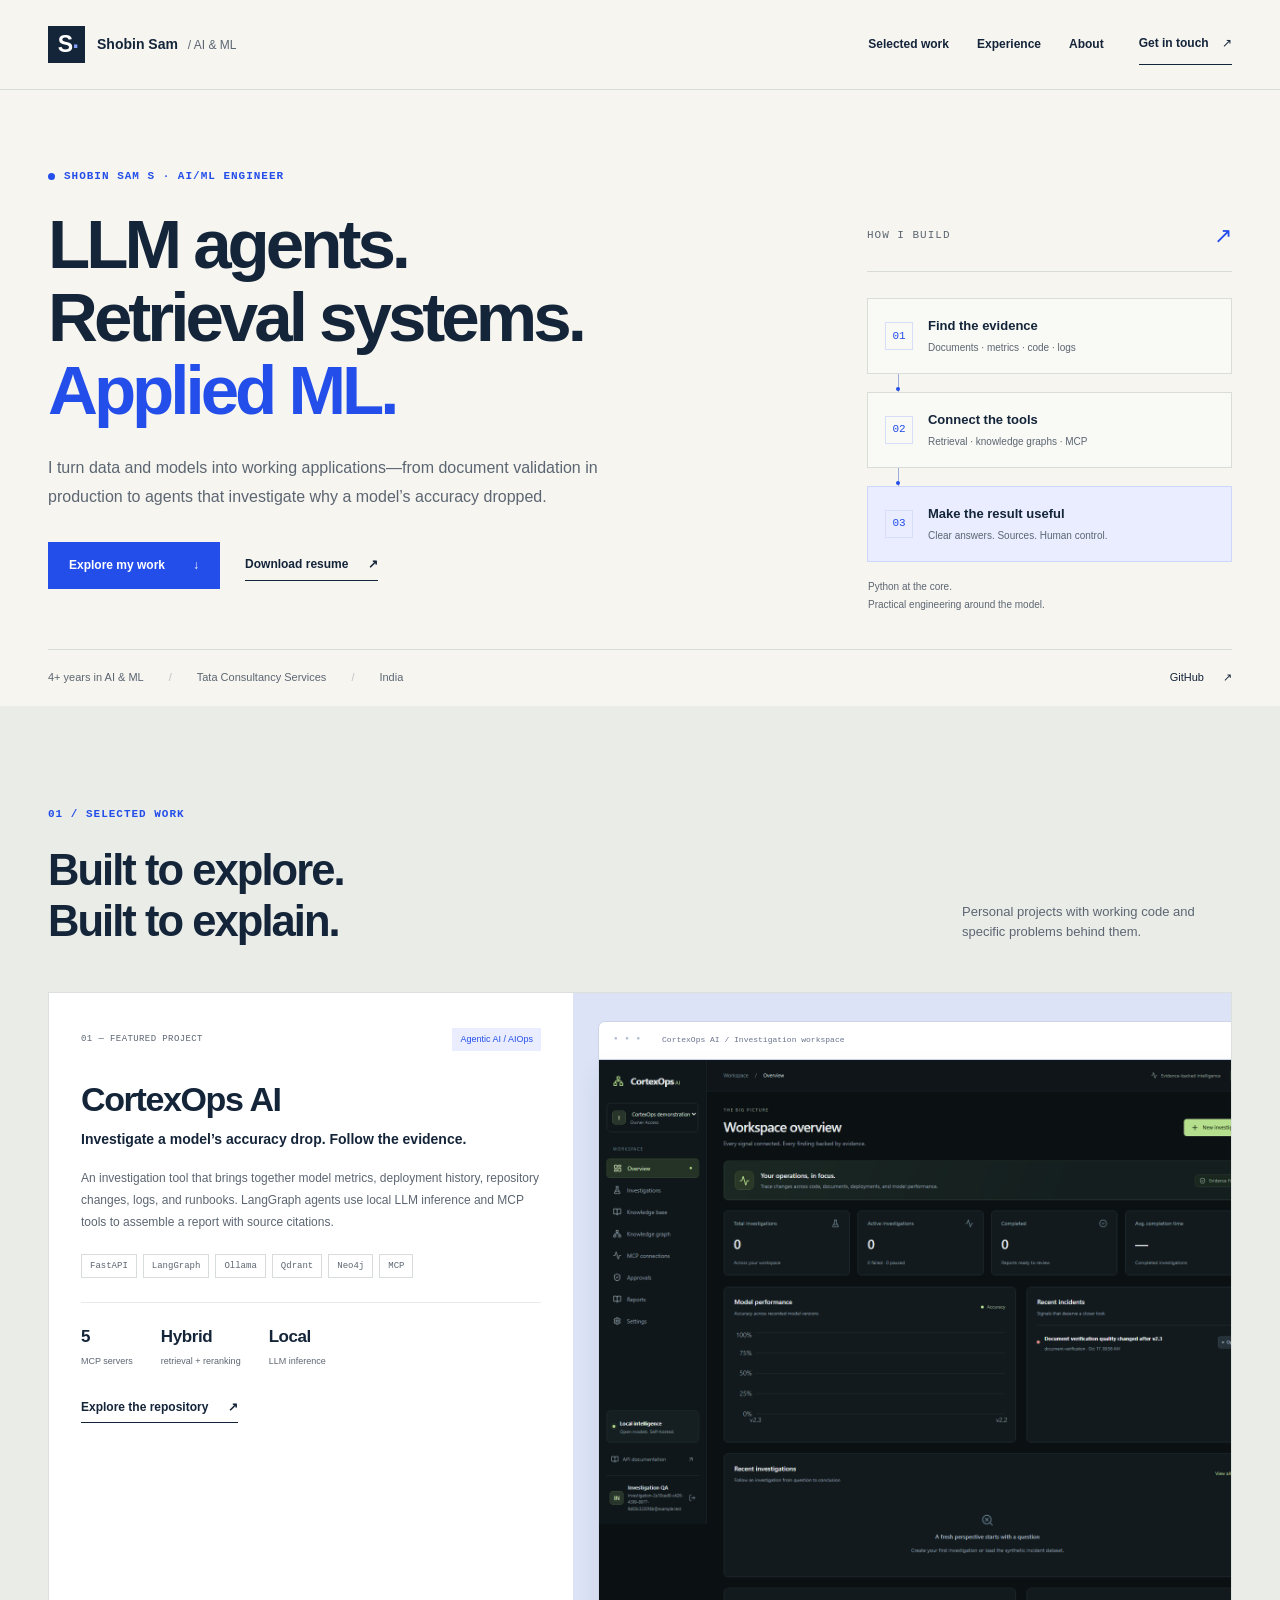
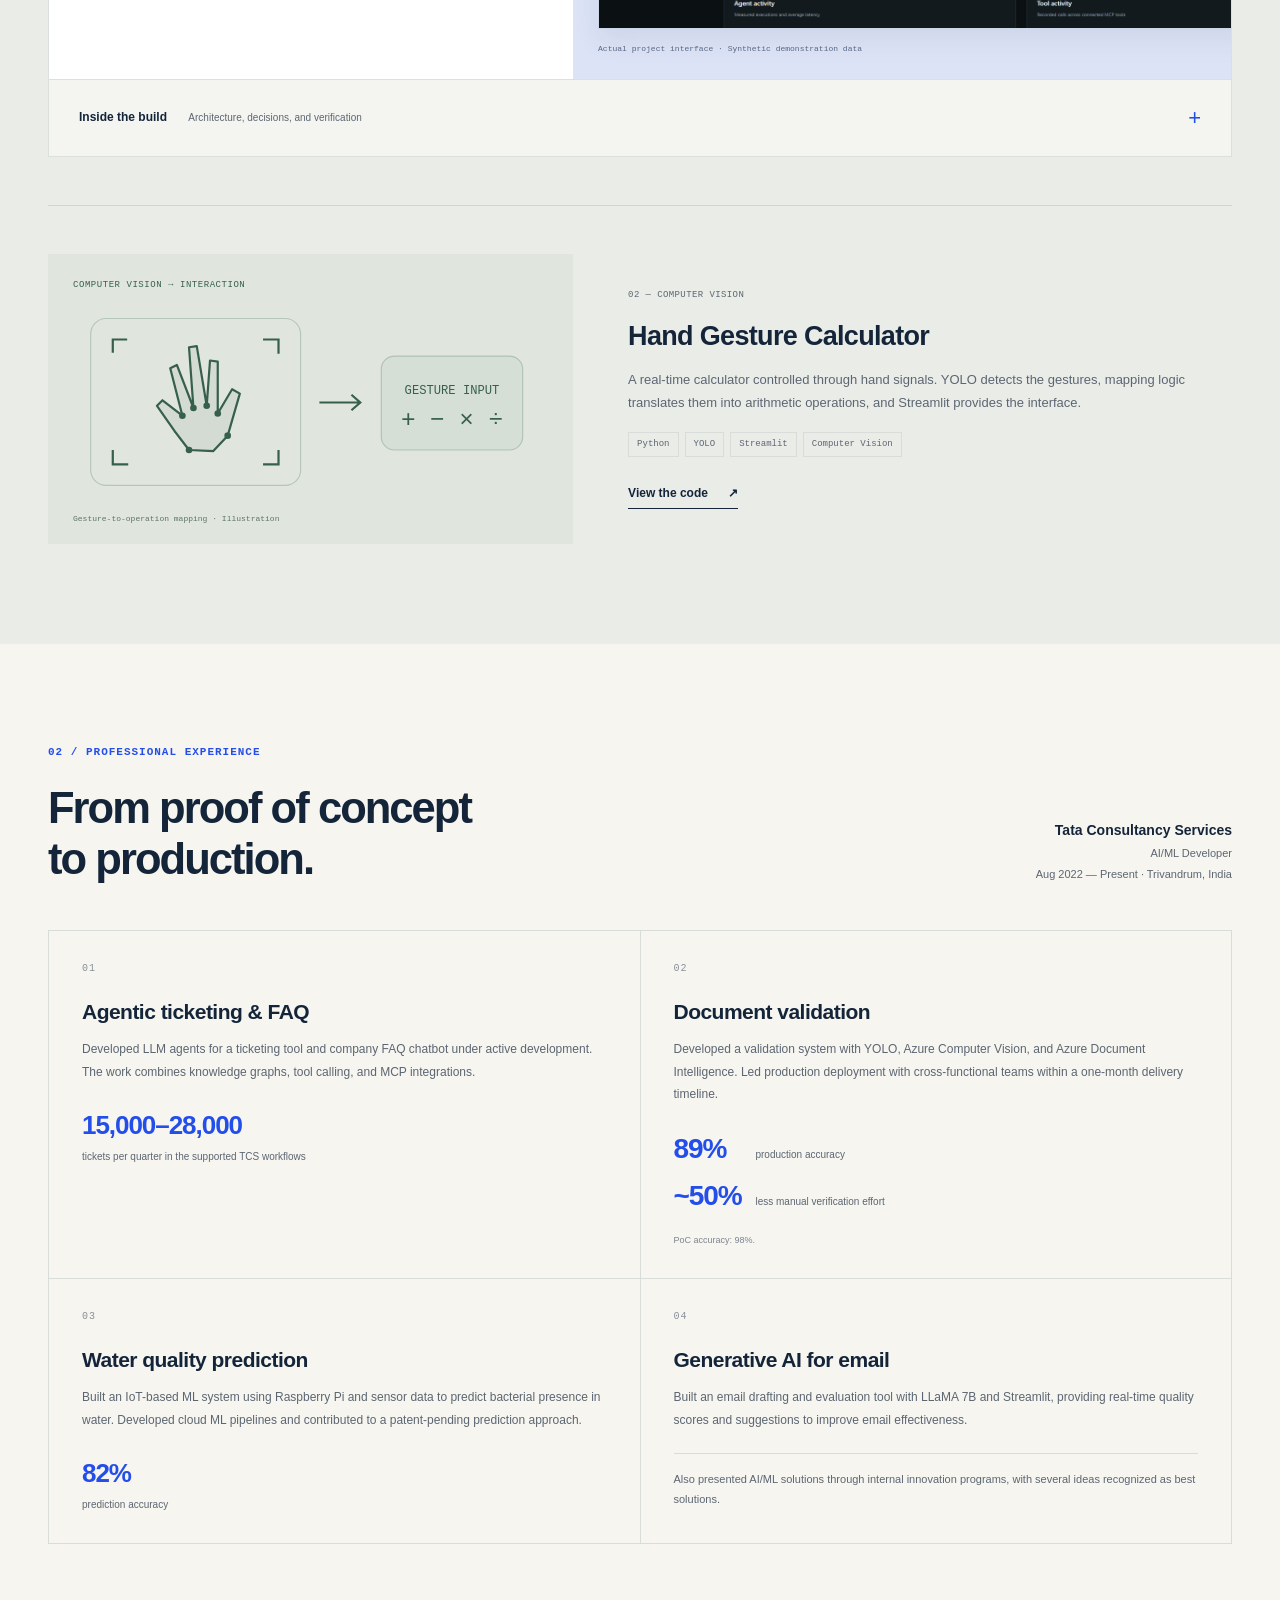
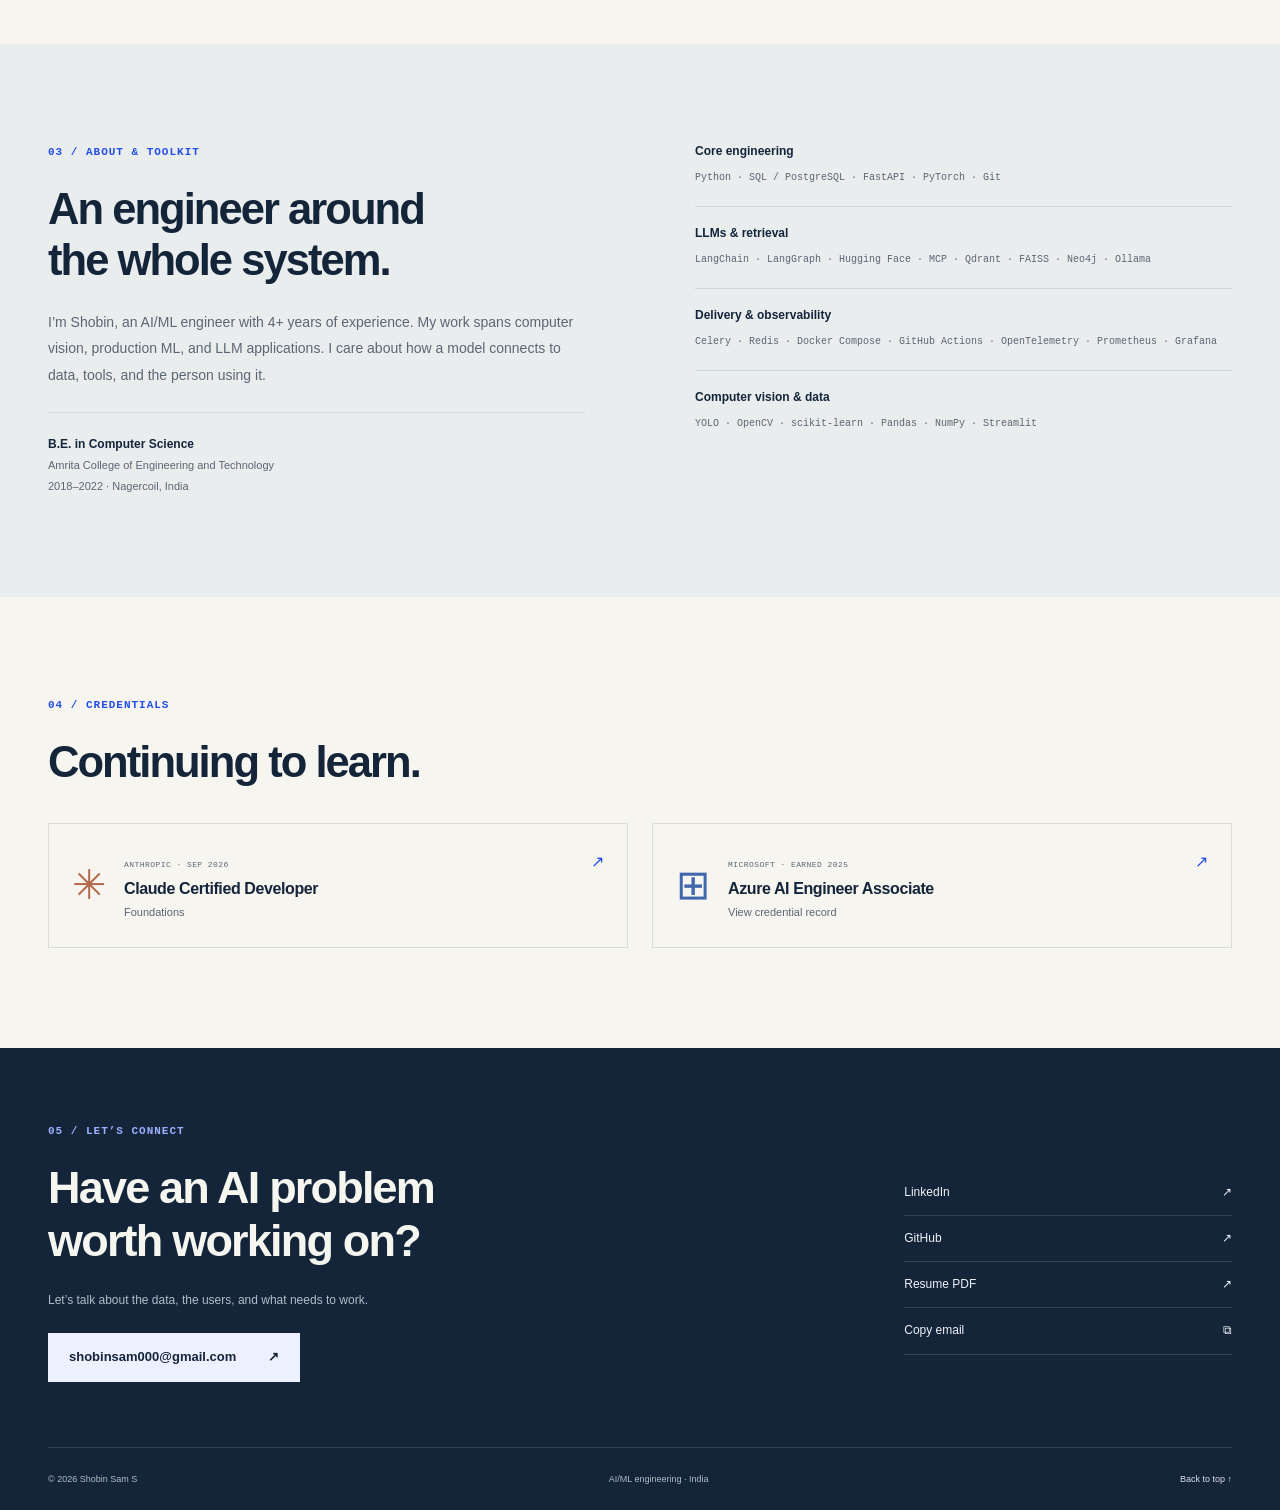
==== index.html @ 08579fdc "Add files via upload Publish portfolio" ====
<!doctype html>
<html lang="en">
<head>
  <meta charset="utf-8">
  <meta name="viewport" content="width=device-width, initial-scale=1">
  <meta name="theme-color" content="#f6f5f0">
  <meta name="description" content="Shobin Sam S — AI/ML Engineer building LLM agents, retrieval systems, and production machine learning. Explore projects, engineering work, and certifications.">
  <meta property="og:title" content="Shobin Sam S — AI/ML Engineer">
  <meta property="og:description" content="LLM agents. Retrieval systems. Applied machine learning. A selection of projects and engineering work.">
  <meta property="og:type" content="website">
  <title>Shobin Sam S — AI/ML Engineer</title>
  <link rel="icon" href="assets/favicon.svg" type="image/svg+xml">
  <link rel="stylesheet" href="styles.css">
  <script src="app.js" defer></script>
</head>
<body>
  <a class="skip-link" href="#main">Skip to content</a>
  <header class="site-header">
    <a class="brand" href="#top" aria-label="Shobin Sam, home"><span class="monogram">S<span>.</span></span><span>Shobin Sam <span class="brand-role">/ AI & ML</span></span></a>
    <button class="menu-toggle" aria-expanded="false" aria-controls="main-nav">Menu <span aria-hidden="true">+</span></button>
    <nav id="main-nav" aria-label="Main navigation">
      <a href="#work">Selected work</a><a href="#experience">Experience</a><a href="#about">About</a><a class="nav-contact" href="#contact">Get in touch <span aria-hidden="true">↗</span></a>
    </nav>
  </header>

  <main id="main">
    <section class="hero wrap" id="top" aria-labelledby="hero-title">
      <div class="hero-main">
        <p class="eyebrow"><span class="status-dot" aria-hidden="true"></span> SHOBIN SAM S · AI/ML ENGINEER</p>
        <h1 id="hero-title">LLM agents.<br>Retrieval systems.<br><span>Applied ML.</span></h1>
        <p class="hero-description">I turn data and models into working applications—from document validation in production to agents that investigate why a model’s accuracy dropped.</p>
        <div class="hero-actions"><a class="button primary" href="#work">Explore my work <span aria-hidden="true">↓</span></a><a class="text-link" href="assets/shobin-sam-resume.pdf" download>Download resume <span aria-hidden="true">↗</span></a></div>
      </div>
      <aside class="hero-aside" aria-label="Engineering focus">
        <div class="system-top"><span class="mono">HOW I BUILD</span><span class="system-mark" aria-hidden="true">↗</span></div>
        <div class="system-node"><span class="step-number">01</span><div><strong>Find the evidence</strong><span>Documents · metrics · code · logs</span></div></div>
        <div class="system-connector" aria-hidden="true"></div>
        <div class="system-node"><span class="step-number">02</span><div><strong>Connect the tools</strong><span>Retrieval · knowledge graphs · MCP</span></div></div>
        <div class="system-connector" aria-hidden="true"></div>
        <div class="system-node highlighted"><span class="step-number">03</span><div><strong>Make the result useful</strong><span>Clear answers. Sources. Human control.</span></div></div>
        <p class="system-footnote">Python at the core.<br>Practical engineering around the model.</p>
      </aside>
      <div class="hero-bottom"><p>4+ years in AI & ML</p><span aria-hidden="true">/</span><p>Tata Consultancy Services</p><span aria-hidden="true">/</span><p>India</p><a href="https://github.com/ShobinSamS" target="_blank" rel="noopener noreferrer">GitHub <span aria-hidden="true">↗</span></a></div>
    </section>

    <section id="work" class="work-section section-pad" aria-labelledby="work-title">
      <div class="wrap">
        <div class="section-heading"><div><p class="eyebrow">01 / SELECTED WORK</p><h2 id="work-title">Built to explore.<br>Built to explain.</h2></div><p class="section-intro">Personal projects with working code and specific problems behind them.</p></div>
        <article class="featured-project">
          <div class="project-copy">
            <div class="project-meta"><span>01 — FEATURED PROJECT</span><span class="pill">Agentic AI / AIOps</span></div>
            <h3>CortexOps AI</h3><p class="project-subtitle">Investigate a model’s accuracy drop. Follow the evidence.</p>
            <p>An investigation tool that brings together model metrics, deployment history, repository changes, logs, and runbooks. LangGraph agents use local LLM inference and MCP tools to assemble a report with source citations.</p>
            <div class="tags" aria-label="CortexOps technologies"><span>FastAPI</span><span>LangGraph</span><span>Ollama</span><span>Qdrant</span><span>Neo4j</span><span>MCP</span></div>
            <div class="project-facts"><div><strong>5</strong><span>MCP servers</span></div><div><strong>Hybrid</strong><span>retrieval + reranking</span></div><div><strong>Local</strong><span>LLM inference</span></div></div>
            <a class="text-link" href="https://github.com/ShobinSamS/cortexops-ai" target="_blank" rel="noopener noreferrer">Explore the repository <span aria-hidden="true">↗</span></a>
          </div>
          <figure class="project-image"><div class="window-bar"><span class="window-dots" aria-hidden="true">● ● ●</span><span>CortexOps AI / Investigation workspace</span></div><img src="assets/cortexops-overview.png" alt="CortexOps AI dashboard showing model accuracy, investigations, connected tools, and operational records from the synthetic demonstration." width="1440" height="1822" loading="lazy"><figcaption>Actual project interface · Synthetic demonstration data</figcaption></figure>
        </article>
        <details class="case-study">
          <summary><span>Inside the build <small>Architecture, decisions, and verification</small></span><span class="details-plus" aria-hidden="true">+</span></summary>
          <div class="case-content">
            <div><h4>The problem</h4><p>An accuracy number alone doesn’t explain what changed. The investigation needs to compare operational records, retrieve supporting documents, and distinguish measured observations from model-generated hypotheses.</p></div>
            <div><h4>The implementation</h4><p>FastAPI and Celery/Redis workers run LangGraph workflows with PostgreSQL checkpoints. Qdrant combines dense and sparse retrieval with cross-encoder reranking. A provenance graph supports relationship expansion, with an optional Neo4j projection.</p></div>
            <div><h4>Tool use with control</h4><p>Five MCP servers provide GitHub, SQL analytics, knowledge search, monitoring, and incident tools. Investigations can pause and resume. Issue creation requires human approval of the specific action.</p></div>
            <div><h4>What was verified</h4><p>The local demonstration passed 22 backend tests and four browser workflows. It uses synthetic operational data; this is an engineering showcase, not a claim of enterprise-wide production accuracy.</p></div>
          </div>
        </details>

        <article class="secondary-project">
          <div class="gesture-visual" aria-hidden="true"><div class="gesture-label mono">COMPUTER VISION → INTERACTION</div><svg viewBox="0 0 430 200" fill="none"><rect x="16" y="24" width="190" height="151" rx="14" stroke="currentColor" stroke-width="1" opacity=".25"/><path d="M36 55V43h13M172 43h14v13M186 143v13h-14M50 156H36v-13" stroke="currentColor" stroke-width="2"/><path d="M92 126 76 103 81 98 99 112 88 69 94 66 109 105 105 50 112 49 121 103 124 62 131 63 131 110 144 88 151 92 140 130 127 144 105 143Z" fill="currentColor" fill-opacity=".08" stroke="currentColor" stroke-width="2" stroke-linejoin="round"/><g fill="currentColor"><circle cx="105" cy="143" r="3"/><circle cx="99" cy="112" r="3"/><circle cx="109" cy="105" r="3"/><circle cx="121" cy="103" r="3"/><circle cx="131" cy="110" r="3"/><circle cx="140" cy="130" r="3"/></g><path d="M223 100h37m-8-7 8 7-8 7" stroke="currentColor" stroke-width="2"/><rect x="279" y="58" width="128" height="85" rx="12" fill="currentColor" fill-opacity=".06" stroke="currentColor" stroke-opacity=".25"/><text x="343" y="92" text-anchor="middle" font-size="11" fill="currentColor" font-family="monospace">GESTURE INPUT</text><text x="343" y="122" text-anchor="middle" font-size="22" fill="currentColor" font-family="monospace">+ − × ÷</text></svg><span class="visual-caption">Gesture-to-operation mapping · Illustration</span></div>
          <div class="secondary-copy"><div class="project-meta"><span>02 — COMPUTER VISION</span></div><h3>Hand Gesture Calculator</h3><p>A real-time calculator controlled through hand signals. YOLO detects the gestures, mapping logic translates them into arithmetic operations, and Streamlit provides the interface.</p><div class="tags"><span>Python</span><span>YOLO</span><span>Streamlit</span><span>Computer Vision</span></div><a class="text-link" href="https://github.com/ShobinSamS/hand_gesture_calculator" target="_blank" rel="noopener noreferrer">View the code <span aria-hidden="true">↗</span></a></div>
        </article>
      </div>
    </section>

    <section class="experience-section section-pad wrap" id="experience" aria-labelledby="experience-title">
      <div class="section-heading"><div><p class="eyebrow">02 / PROFESSIONAL EXPERIENCE</p><h2 id="experience-title">From proof of concept<br>to production.</h2></div><div class="employer"><strong>Tata Consultancy Services</strong><span>AI/ML Developer</span><span>Aug 2022 — Present · Trivandrum, India</span></div></div>
      <div class="experience-grid">
        <article class="experience-item"><span class="work-index">01</span><h3>Agentic ticketing & FAQ</h3><p>Developed LLM agents for a ticketing tool and company FAQ chatbot under active development. The work combines knowledge graphs, tool calling, and MCP integrations.</p><div class="workload"><strong>15,000–28,000</strong><span>tickets per quarter in the supported TCS workflows</span></div></article>
        <article class="experience-item"><span class="work-index">02</span><h3>Document validation</h3><p>Developed a validation system with YOLO, Azure Computer Vision, and Azure Document Intelligence. Led production deployment with cross-functional teams within a one-month delivery timeline.</p><div class="outcome"><strong>89%</strong><span>production accuracy</span><strong>~50%</strong><span>less manual verification effort</span></div><p class="small-note">PoC accuracy: 98%.</p></article>
        <article class="experience-item"><span class="work-index">03</span><h3>Water quality prediction</h3><p>Built an IoT-based ML system using Raspberry Pi and sensor data to predict bacterial presence in water. Developed cloud ML pipelines and contributed to a patent-pending prediction approach.</p><div class="workload"><strong>82%</strong><span>prediction accuracy</span></div></article>
        <article class="experience-item"><span class="work-index">04</span><h3>Generative AI for email</h3><p>Built an email drafting and evaluation tool with LLaMA 7B and Streamlit, providing real-time quality scores and suggestions to improve email effectiveness.</p><div class="experience-foot">Also presented AI/ML solutions through internal innovation programs, with several ideas recognized as best solutions.</div></article>
      </div>
    </section>

    <section class="about-section section-pad" id="about" aria-labelledby="about-title"><div class="wrap about-grid"><div><p class="eyebrow">03 / ABOUT & TOOLKIT</p><h2 id="about-title">An engineer around<br>the whole system.</h2><p class="about-copy">I’m Shobin, an AI/ML engineer with 4+ years of experience. My work spans computer vision, production ML, and LLM applications. I care about how a model connects to data, tools, and the person using it.</p><p class="education"><strong>B.E. in Computer Science</strong><span>Amrita College of Engineering and Technology</span><span>2018–2022 · Nagercoil, India</span></p></div><div class="toolkit"><div><h3>Core engineering</h3><p>Python · SQL / PostgreSQL · FastAPI · PyTorch · Git</p></div><div><h3>LLMs & retrieval</h3><p>LangChain · LangGraph · Hugging Face · MCP · Qdrant · FAISS · Neo4j · Ollama</p></div><div><h3>Delivery & observability</h3><p>Celery · Redis · Docker Compose · GitHub Actions · OpenTelemetry · Prometheus · Grafana</p></div><div><h3>Computer vision & data</h3><p>YOLO · OpenCV · scikit-learn · Pandas · NumPy · Streamlit</p></div></div></div></section>

    <section class="certifications wrap section-pad" aria-labelledby="cert-title"><div class="section-heading compact"><div><p class="eyebrow">04 / CREDENTIALS</p><h2 id="cert-title">Continuing to learn.</h2></div></div><div class="cert-grid"><a class="certificate" href="https://www.credly.com/badges/bac90222-ac8f-439c-a421-93cfd8da1dbc" target="_blank" rel="noopener noreferrer"><span class="cert-symbol" aria-hidden="true">✳</span><div><span class="mono">ANTHROPIC · SEP 2026</span><h3>Claude Certified Developer</h3><p>Foundations</p></div><span class="cert-arrow" aria-hidden="true">↗</span></a><a class="certificate" href="https://learn.microsoft.com/api/credentials/share/en-us/SHOBINSAMS-3778/3715004D67E82720?sharingId=90CD16C5F67FA5DB" target="_blank" rel="noopener noreferrer"><span class="cert-symbol microsoft" aria-hidden="true">⊞</span><div><span class="mono">MICROSOFT · EARNED 2025</span><h3>Azure AI Engineer Associate</h3><p>View credential record</p></div><span class="cert-arrow" aria-hidden="true">↗</span></a></div></section>

    <section class="contact-section" id="contact" aria-labelledby="contact-title"><div class="wrap contact-inner"><div><p class="eyebrow">05 / LET’S CONNECT</p><h2 id="contact-title">Have an AI problem<br>worth working on?</h2><p>Let’s talk about the data, the users, and what needs to work.</p><a class="button contact-button" href="mailto:shobinsam000@gmail.com">shobinsam000@gmail.com <span aria-hidden="true">↗</span></a></div><div class="contact-links"><a href="https://www.linkedin.com/in/shobinsams" target="_blank" rel="noopener noreferrer">LinkedIn <span aria-hidden="true">↗</span></a><a href="https://github.com/ShobinSamS" target="_blank" rel="noopener noreferrer">GitHub <span aria-hidden="true">↗</span></a><a href="assets/shobin-sam-resume.pdf" target="_blank" rel="noopener noreferrer">Resume PDF <span aria-hidden="true">↗</span></a><button id="copy-email" type="button">Copy email <span aria-hidden="true">⧉</span></button><span id="copy-status" role="status" aria-live="polite"></span></div></div><footer class="wrap site-footer"><span>© 2026 Shobin Sam S</span><span>AI/ML engineering · India</span><a href="#top">Back to top ↑</a></footer></section>
  </main>
</body>
</html>
---- styles.css ----
@charset "UTF-8";
:root{--paper:#f6f5f0;--white:#fff;--ink:#142439;--muted:#5c6672;--line:#d9ddd9;--blue:#244ee9;--pale:#e9edff;--mono:ui-monospace,SFMono-Regular,Consolas,monospace;--sans:Inter,"Segoe UI",Arial,sans-serif;--max:1192px}
*{box-sizing:border-box}html{scroll-behavior:smooth;scroll-padding-top:96px}body{margin:0;background:var(--paper);color:var(--ink);font-family:var(--sans);-webkit-font-smoothing:antialiased;line-height:1.6}a{color:inherit;text-decoration:none}button{font:inherit}button,a,summary{-webkit-tap-highlight-color:transparent}a:focus-visible,button:focus-visible,summary:focus-visible{outline:3px solid var(--blue);outline-offset:5px}button{cursor:pointer}img{max-width:100%;display:block}::selection{background:#dce3ff;color:#142439}.wrap{max-width:var(--max);width:calc(100% - 96px);margin-inline:auto}.section-pad{padding-block:100px}.eyebrow,.mono,.project-meta,.work-index{font-family:var(--mono);font-size:11px;letter-spacing:.09em}.eyebrow{font-weight:600;margin:0 0 22px;color:var(--blue)}.skip-link{position:fixed;left:16px;top:-100px;padding:12px 20px;background:var(--ink);color:white;z-index:10}.skip-link:focus{top:12px}.site-header{height:90px;display:flex;align-items:center;justify-content:space-between;border-bottom:1px solid var(--line);padding-inline:max(48px,calc((100vw - var(--max))/2));background:var(--paper);position:relative;z-index:5}.brand{display:flex;align-items:center;gap:12px;font-size:14px;font-weight:650;white-space:nowrap}.monogram{display:grid;place-items:center;width:37px;height:37px;color:white;background:var(--ink);font-size:23px;position:relative;letter-spacing:-2px;padding-right:4px}.monogram span{color:#89a2ff;display:inline;position:absolute;bottom:4px;right:8px}.brand-role{color:var(--muted);font-size:12px;margin-left:6px;font-weight:400}.site-header nav{display:flex;gap:28px;align-items:center;font-size:12px;font-weight:550}.site-header nav a{padding-block:10px}.site-header nav a:hover,.text-link:hover{color:var(--blue)}.nav-contact{border-bottom:1px solid var(--ink);margin-left:7px}.nav-contact span{margin-left:10px}.menu-toggle{display:none}.hero{padding-top:78px;display:grid;grid-template-columns:1.4fr .8fr;gap:0 70px}.hero-main{padding-bottom:60px}.hero .eyebrow{display:flex;align-items:center;gap:9px}.status-dot{height:7px;width:7px;background:var(--blue);border-radius:50%;display:inline-block}h1{font-size:clamp(44px,5.4vw,73px);font-weight:580;letter-spacing:-.058em;line-height:1.06;margin:0 0 27px}h1>span{color:var(--blue)}.hero-description{font-size:16px;line-height:1.8;max-width:580px;color:var(--muted);margin:0 0 30px}.hero-actions{display:flex;align-items:center;gap:25px;flex-wrap:wrap}.button{padding:14px 21px;display:inline-flex;align-items:center;gap:28px;font-size:12px;font-weight:650;transition:background .2s,transform .2s}.button:hover{transform:translateY(-2px)}.primary{background:var(--blue);color:#fff}.primary:hover{background:#173bc0}.text-link{font-size:12px;font-weight:650;display:inline-flex;gap:20px;align-items:center;border-bottom:1px solid currentColor;padding-block:5px}.hero-aside{padding-top:15px;align-self:center;max-width:365px;width:100%;justify-self:end}.system-top{display:flex;justify-content:space-between;align-items:center;padding-bottom:18px;border-bottom:1px solid var(--line);margin-bottom:26px;color:var(--muted)}.system-mark{color:var(--blue);font-size:22px}.system-node{display:flex;gap:15px;align-items:center;border:1px solid var(--line);padding:17px;background:#f9f9f5}.step-number{font-family:var(--mono);font-size:11px;color:var(--blue);border:1px solid #d6def9;width:28px;height:28px;display:grid;place-items:center;flex-shrink:0}.system-node strong{display:block;font-size:13px;font-weight:650}.system-node div>span{font-size:10px;color:var(--muted);display:block;margin-top:3px}.system-node.highlighted{background:var(--pale);border-color:#ced6ff}.system-connector{height:18px;margin-left:31px;border-left:1px solid #9cadd8;position:relative}.system-connector:after{content:"";width:4px;height:4px;position:absolute;left:-2.5px;bottom:1px;background:var(--blue);border-radius:50%}.system-footnote{font-size:10px;color:var(--muted);line-height:1.8;margin:16px 0 0 1px}.hero-bottom{grid-column:1/-1;display:flex;gap:25px;align-items:center;border-top:1px solid var(--line);padding-block:19px;font-size:11px;color:var(--muted)}.hero-bottom p{margin:0}.hero-bottom>span{opacity:.35}.hero-bottom>a{margin-left:auto;color:var(--ink)}.hero-bottom>a span{margin-left:16px}h2{font-size:clamp(30px,3.4vw,44px);font-weight:560;letter-spacing:-.045em;line-height:1.17;margin:0}h3{font-weight:600;letter-spacing:-.025em;line-height:1.25;margin:0}p{margin-top:0}.section-heading{display:flex;justify-content:space-between;align-items:flex-end;gap:60px;margin-bottom:45px}.section-intro{color:var(--muted);font-size:13px;max-width:270px;margin-bottom:4px}.work-section{background:#eaece8}.featured-project{display:grid;grid-template-columns:.9fr 1.13fr;background:var(--white);border:1px solid #dce0dd;overflow:hidden}.project-copy{padding:35px 32px}.project-meta{display:flex;gap:10px;justify-content:space-between;align-items:center;color:var(--muted);font-size:9px;letter-spacing:.045em;margin-bottom:27px}.pill{background:var(--pale);color:var(--blue);padding:4px 8px;white-space:nowrap;font-family:var(--sans);font-size:9px;letter-spacing:0}.project-copy h3{font-size:34px;letter-spacing:-.04em;margin-bottom:9px}.project-subtitle{font-size:14px;font-weight:550;line-height:1.5;color:var(--ink);margin-bottom:17px}.project-copy>p:not(.project-subtitle){font-size:12px;line-height:1.85;color:var(--muted);margin-bottom:20px}.tags{display:flex;flex-wrap:wrap;gap:6px}.tags>span{font-family:var(--mono);font-size:9px;padding:4px 8px;border:1px solid var(--line);color:var(--muted)}.project-facts{display:flex;gap:28px;margin-block:24px;border-top:1px solid #e9ebe9;padding-top:20px}.project-facts strong{display:block;font-size:17px;font-weight:550;letter-spacing:-.025em}.project-facts span{display:block;font-size:9px;color:var(--muted);margin-top:4px}.project-image{margin:0;padding:28px 0 24px 25px;background:#dce3f6;display:flex;flex-direction:column;justify-content:center;overflow:hidden}.window-bar{width:calc(100% + 38px);padding:12px 15px;background:#fff;font-family:var(--mono);font-size:8px;color:#68738c;display:flex;gap:20px;border:1px solid #ccd5e8;border-radius:7px 0 0 0}.window-dots{font-size:6px;letter-spacing:2px;color:#b0bbd0;white-space:nowrap}.project-image img{width:calc(100% + 38px);max-width:none;object-fit:contain;box-shadow:0 12px 24px #283e5c14;border:1px solid #ccd5e8;border-top:0;background:#fff;height:auto}.project-image figcaption{font-family:var(--mono);font-size:8px;color:#566684;margin-top:14px}.case-study{background:#f4f5f1;border:1px solid #dce0dd;border-top:0}.case-study summary{list-style:none;cursor:pointer;display:flex;align-items:center;justify-content:space-between;padding:20px 30px;font-size:12px;font-weight:600;gap:20px}.case-study summary::-webkit-details-marker{display:none}.case-study summary small{font-size:10px;color:var(--muted);font-weight:400;margin-left:18px}.details-plus{font-size:22px;font-weight:400;color:var(--blue);transition:transform .2s}.case-study[open] .details-plus{transform:rotate(45deg)}.case-content{display:grid;grid-template-columns:1fr 1fr;gap:28px 44px;padding:15px 30px 30px}.case-content h4{font-size:12px;font-weight:650;margin:0 0 9px}.case-content p{font-size:12px;line-height:1.8;color:var(--muted);margin-bottom:0}.secondary-project{display:grid;grid-template-columns:1fr 1.15fr;gap:55px;align-items:center;margin-top:48px;padding-top:48px;border-top:1px solid #d0d5d0}.gesture-visual{background:#e0e6de;min-height:275px;padding:24px 25px 18px;color:#37604b;display:flex;flex-direction:column;justify-content:space-between}.gesture-label{font-size:9px;letter-spacing:.06em}.gesture-visual svg{width:100%;height:auto}.visual-caption{font-family:var(--mono);font-size:8px;color:#5c7465}.secondary-copy h3{font-size:27px;margin-bottom:14px}.secondary-copy>p{color:var(--muted);font-size:13px;line-height:1.8}.secondary-copy .project-meta{margin-bottom:17px}.secondary-copy .tags{margin-block:18px 22px}.employer{text-align:right;font-size:11px;line-height:1.9}.employer strong{font-size:14px;display:block;font-weight:600}.employer span{display:block;color:var(--muted)}.experience-grid{display:grid;grid-template-columns:1fr 1fr;border-top:1px solid var(--line);border-left:1px solid var(--line)}.experience-item{padding:30px 33px;border-right:1px solid var(--line);border-bottom:1px solid var(--line)}.work-index{display:block;color:#89919a;margin-bottom:22px;font-size:10px}.experience-item h3{font-size:21px;margin-bottom:13px}.experience-item>p{color:var(--muted);font-size:12px;line-height:1.85;margin-bottom:22px}.outcome{display:grid;grid-template-columns:auto 1fr;column-gap:14px;row-gap:2px;align-items:baseline}.outcome strong,.workload strong{font-size:28px;font-weight:550;letter-spacing:-.04em;color:var(--blue)}.outcome span,.workload span{font-size:10px;color:var(--muted)}.workload{display:flex;flex-direction:column;gap:3px}.workload strong{font-size:26px}.small-note{font-size:9px!important;margin:13px 0 0!important;color:#7d858f!important}.experience-foot{font-size:11px;border-top:1px solid var(--line);padding-top:16px;line-height:1.8;color:var(--muted)}.about-section{background:#e9edee}.about-grid{display:grid;grid-template-columns:1fr 1fr;gap:110px}.about-copy{font-size:14px;line-height:1.9;color:var(--muted);margin-block:23px}.education{border-top:1px solid #d1d8db;padding-top:20px;font-size:11px;line-height:1.9;margin-bottom:0}.education strong{font-size:12px;font-weight:600}.education>*{display:block}.education span{color:var(--muted)}.toolkit>div{border-top:1px solid #cdd6da;padding-block:19px}.toolkit>div:first-child{padding-top:0;border-top:0}.toolkit>div:last-child{padding-bottom:0}.toolkit h3{font-size:12px;letter-spacing:0;margin-bottom:9px}.toolkit p{font-family:var(--mono);font-size:10px;line-height:1.9;color:var(--muted);margin:0}.compact{margin-bottom:35px}.cert-grid{display:grid;grid-template-columns:1fr 1fr;gap:24px}.certificate{padding:25px 23px;border:1px solid var(--line);display:flex;align-items:center;gap:18px;transition:border-color .2s,background .2s}.certificate:hover{background:#fff;border-color:#a8b7f4}.cert-symbol{color:#b6694a;font-size:41px;line-height:1}.cert-symbol.microsoft{color:#4168ad}.certificate .mono{font-size:8px;color:var(--muted);letter-spacing:.055em}.certificate h3{font-size:16px;margin-top:5px}.certificate p{font-size:11px;color:var(--muted);margin:5px 0 0}.cert-arrow{margin-left:auto;align-self:flex-start;color:var(--blue)}.contact-section{background:var(--ink);color:#f5f6f0;padding-top:75px}.contact-inner{display:grid;grid-template-columns:1.5fr .65fr;gap:100px;padding-bottom:65px}.contact-section .eyebrow{color:#9ab0ff}.contact-section h2{font-size:45px;letter-spacing:-.04em}.contact-inner>div>p:not(.eyebrow){font-size:12px;color:#b3bdc8;margin-block:23px}.contact-button{background:#edf0ff;color:#142439;font-size:13px;gap:32px}.contact-button:hover{background:#dbe3ff}.contact-links{padding-top:47px;display:flex;flex-direction:column;gap:0}.contact-links>a,.contact-links>button{display:flex;justify-content:space-between;padding:13px 0;border:0;border-bottom:1px solid #354356;font-size:12px;color:#eef1f8;text-align:left;background:transparent}.contact-links>a:hover,.contact-links>button:hover{color:#a9bbff}.contact-links [role=status]{font-size:10px;color:#b7c5ff;min-height:22px;padding-top:7px}.site-footer{display:flex;justify-content:space-between;gap:20px;border-top:1px solid #354356;padding-block:24px;font-size:9px;color:#b3bdc8}.site-footer a{color:#dce2ef}
@media(min-width:1500px){.hero{padding-top:95px}.hero-main{padding-bottom:78px}}
@media(max-width:1050px){.wrap{width:calc(100% - 64px)}.site-header{padding-inline:32px}.brand-role{display:none}.site-header nav{gap:20px}.hero{gap:0 35px;grid-template-columns:1.25fr .85fr}.hero-description{font-size:14px}.system-node{padding:13px 10px;gap:10px}.system-node div>span{font-size:9px}.project-copy{padding:28px 24px}.project-meta{flex-wrap:wrap;gap:8px}.project-facts{gap:17px}.project-image{padding-left:18px}.about-grid{gap:60px}.certificate{gap:12px;padding:20px 17px}.certificate h3{font-size:14px}.contact-inner{gap:65px}}
@media(max-width:760px){html{scroll-padding-top:20px}.wrap{width:calc(100% - 40px)}.site-header{height:76px;padding-inline:20px}.brand{font-size:13px}.menu-toggle{display:flex;align-items:center;gap:15px;border:1px solid var(--line);background:transparent;padding:8px 11px;font-size:11px}.menu-toggle span{font-size:16px;line-height:1}.site-header nav{display:none;position:absolute;left:0;right:0;top:75px;padding:17px 20px 23px;background:var(--paper);border-bottom:1px solid var(--line);flex-direction:column;align-items:stretch;gap:2px;box-shadow:0 8px 12px #14243908}.site-header nav.is-open{display:flex}.nav-contact{margin-left:0;border-bottom:0}.hero{padding-top:43px;grid-template-columns:1fr;gap:0}.hero-main{padding-bottom:30px}.hero .eyebrow{font-size:9px;letter-spacing:.065em}h1{font-size:clamp(43px,8vw,63px)}.hero-description{font-size:14px;max-width:550px}.hero-actions{gap:23px}.hero-aside{max-width:none;justify-self:stretch;padding-top:0;margin-bottom:32px}.system-top{margin-bottom:14px;padding-bottom:11px}.system-node{padding:13px 17px}.system-node strong{font-size:12px}.system-node div>span{font-size:10px}.system-connector{height:12px}.system-footnote{font-size:9px;line-height:1.7;margin-top:12px}.hero-bottom{gap:10px;font-size:9px;flex-wrap:wrap;padding-block:16px}.hero-bottom>a{margin-left:auto}.hero-bottom>span:nth-of-type(2),.hero-bottom>p:nth-of-type(3){display:none}.section-pad{padding-block:60px}.section-heading{display:block;margin-bottom:30px}.section-heading .eyebrow{font-size:9px;margin-bottom:16px}h2{font-size:34px}.section-intro{max-width:400px;font-size:12px;margin-top:17px}.featured-project{grid-template-columns:1fr}.project-copy{padding:26px 24px}.project-meta{font-size:8px;flex-wrap:nowrap;gap:8px;margin-bottom:22px}.project-copy h3{font-size:31px}.project-copy>p:not(.project-subtitle){font-size:12px}.project-subtitle{font-size:13px}.project-facts{gap:32px}.project-image{padding:23px 20px 18px;overflow:hidden}.window-bar{width:100%;border-radius:6px 6px 0 0;font-size:7px;padding:10px;gap:10px}.project-image img{width:100%;max-width:100%}.project-image figcaption{font-size:7px}.case-study summary{padding:18px 20px}.case-study summary small{display:block;margin:4px 0 0;font-size:9px}.case-content{grid-template-columns:1fr;gap:24px;padding:12px 20px 25px}.secondary-project{grid-template-columns:1fr;gap:25px;margin-top:35px;padding-top:35px}.gesture-visual{min-height:220px;padding:20px 25px}.gesture-visual svg{max-height:200px}.secondary-copy h3{font-size:25px}.secondary-copy>p{font-size:12px}.employer{text-align:left;margin-top:24px}.employer strong{font-size:13px}.employer span{font-size:10px}.experience-grid{grid-template-columns:1fr}.experience-item{padding:26px 25px}.work-index{margin-bottom:16px}.experience-item h3{font-size:20px}.experience-item>p{font-size:12px}.about-grid{grid-template-columns:1fr;gap:35px}.about-copy{font-size:13px}.toolkit>div:first-child{border-top:1px solid #cdd6da;padding-top:19px}.cert-grid{grid-template-columns:1fr;gap:14px}.certificate{padding:23px 20px;gap:20px}.certificate h3{font-size:15px}.contact-section{padding-top:55px}.contact-inner{grid-template-columns:1fr;gap:20px;padding-bottom:35px}.contact-section h2{font-size:35px}.contact-inner>div>p:not(.eyebrow){font-size:12px}.contact-button{font-size:12px;padding:13px 17px;gap:20px;max-width:100%}.contact-links{padding-top:12px}.site-footer{font-size:8px;flex-wrap:wrap;gap:12px;padding-block:22px}.site-footer>span:nth-child(2){display:none}.eyebrow{font-size:10px}}
@media(prefers-reduced-motion:reduce){html{scroll-behavior:auto}*,*::before,*::after{animation:none!important;transition:none!important}}

.project-image img{aspect-ratio:1.18;object-fit:cover;object-position:left top;height:auto}
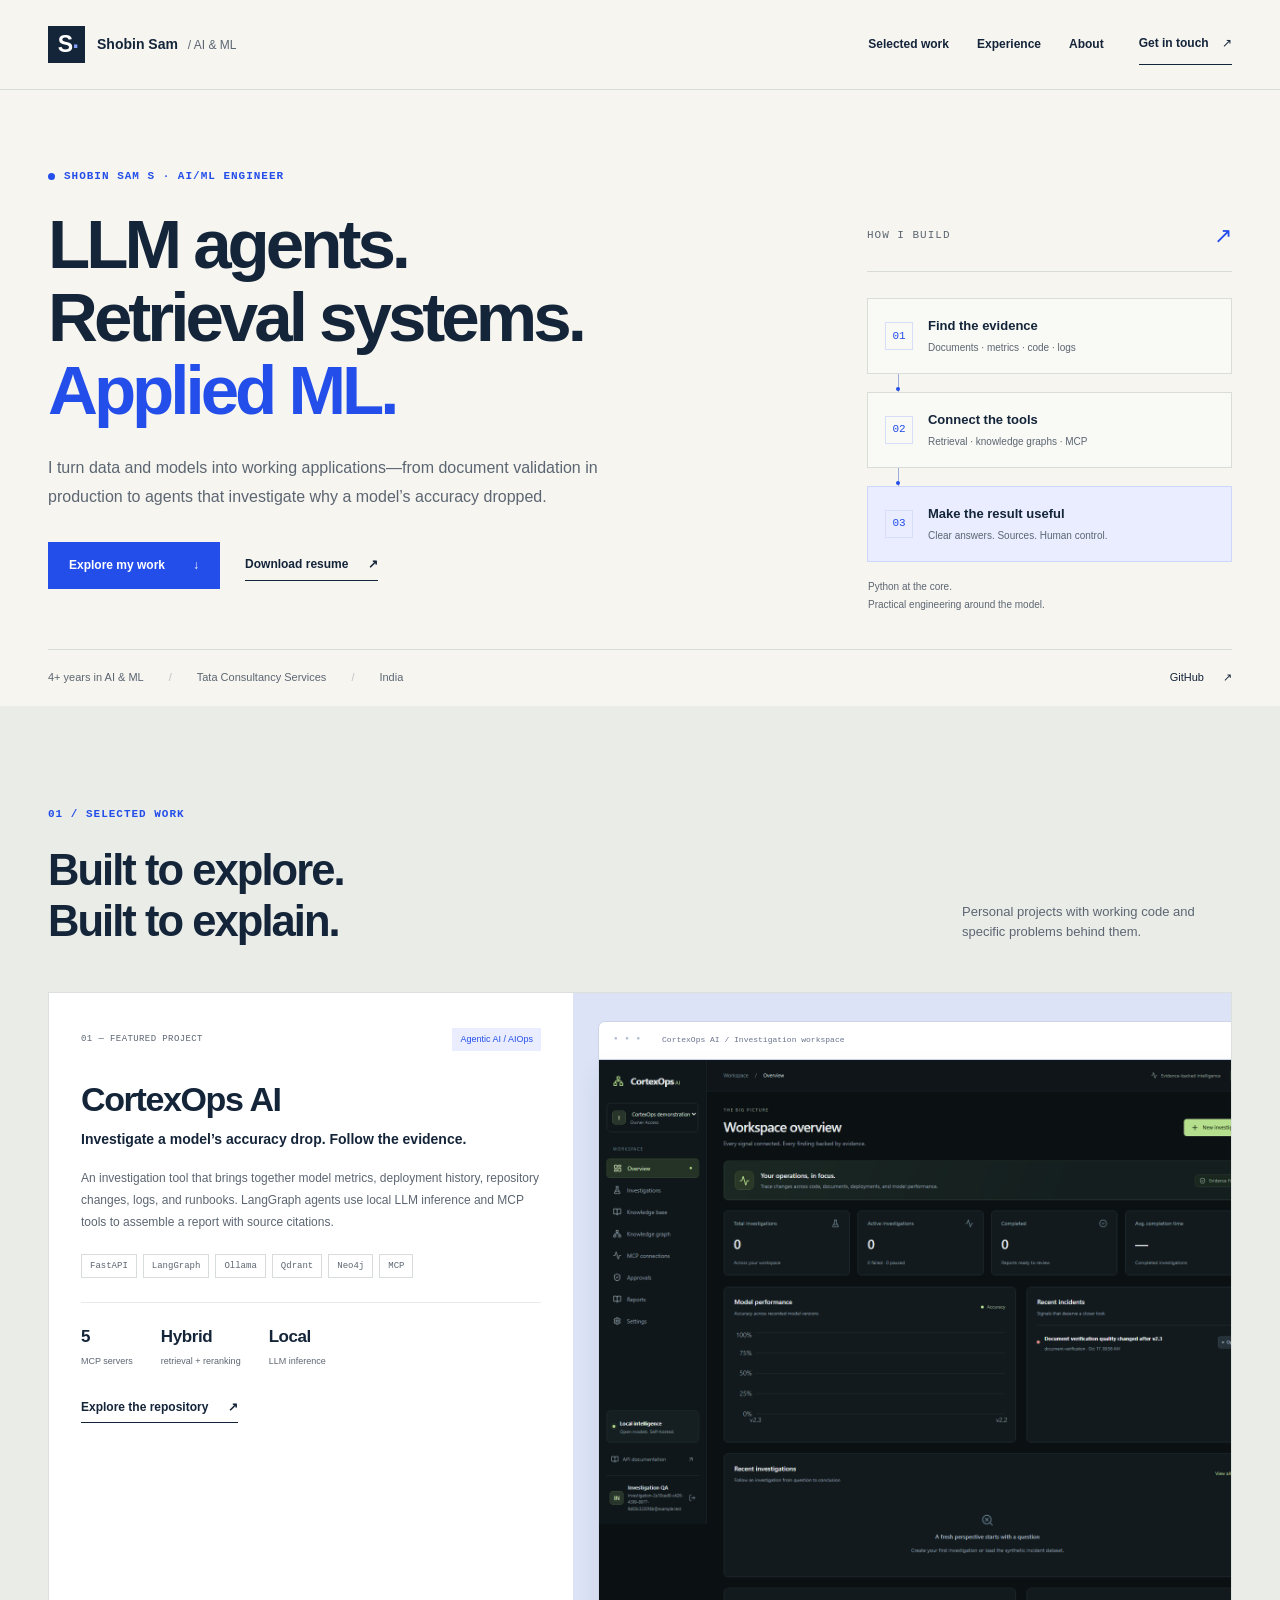
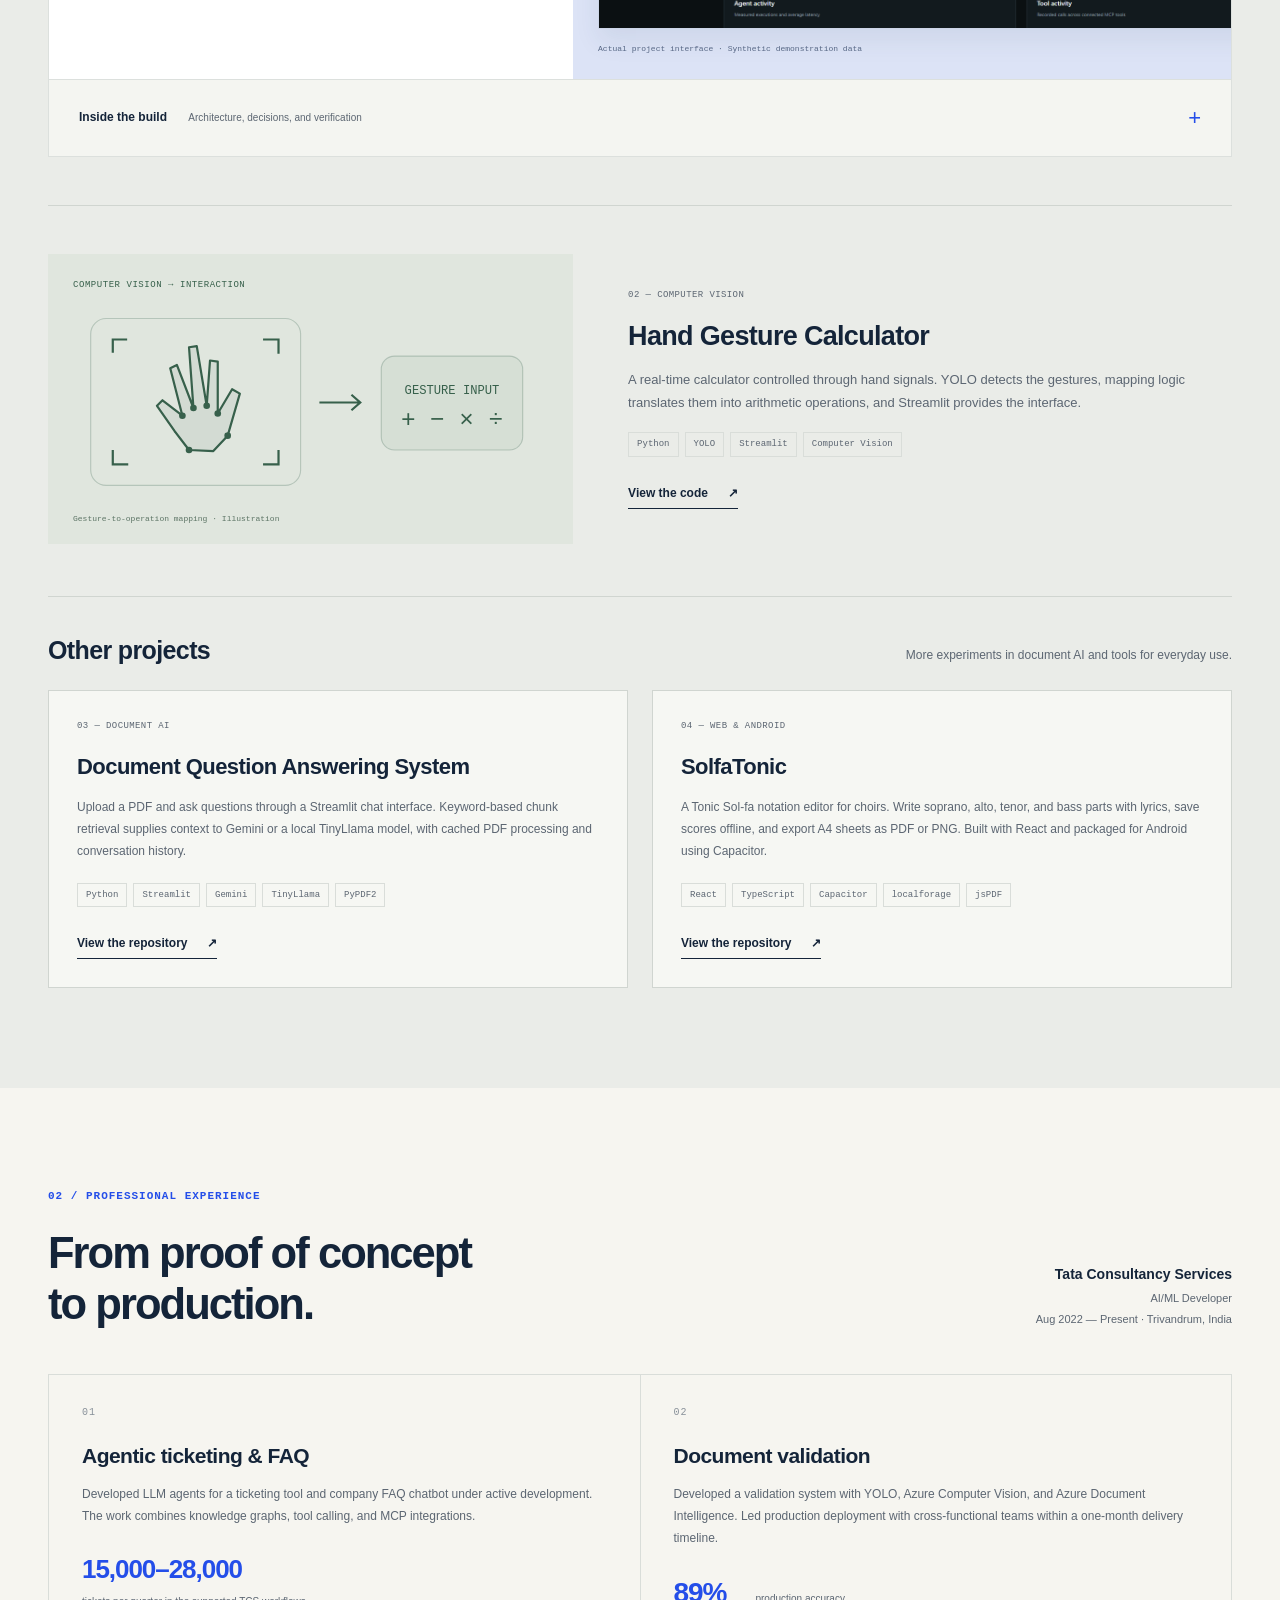
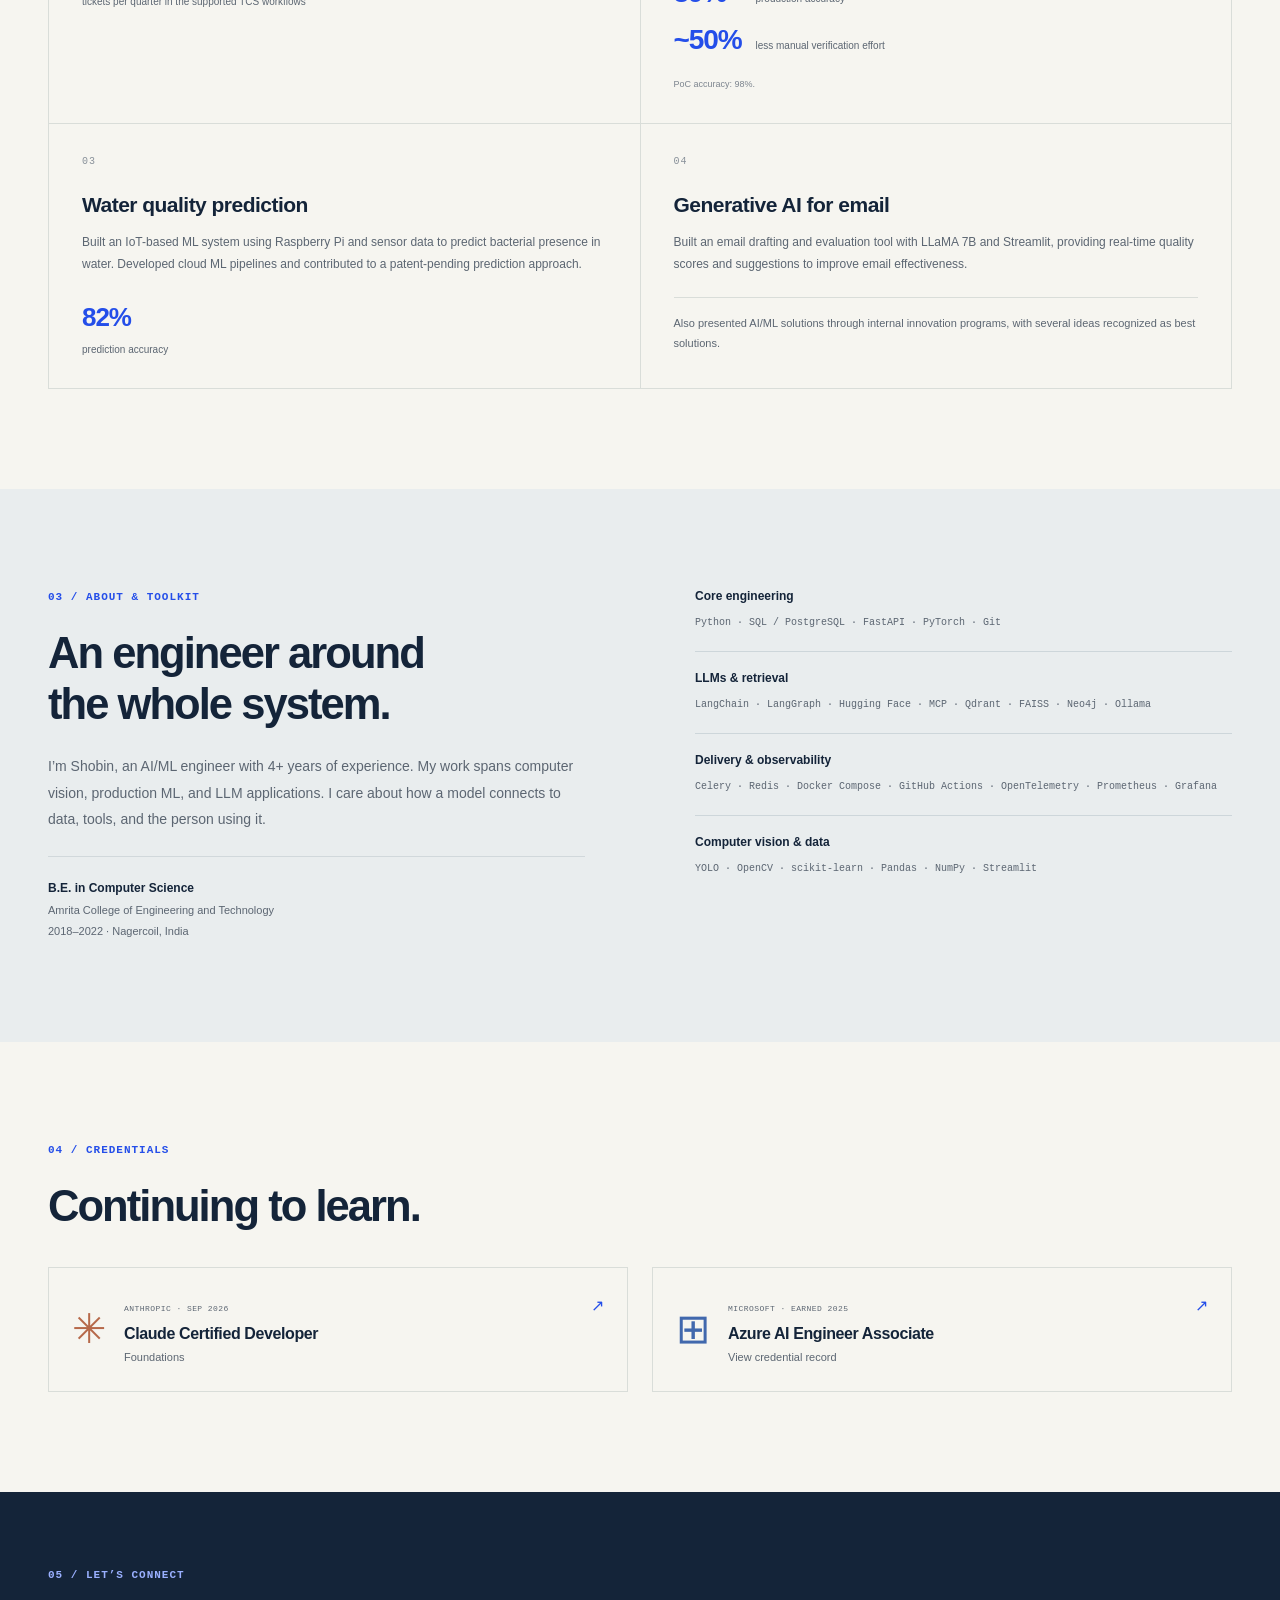
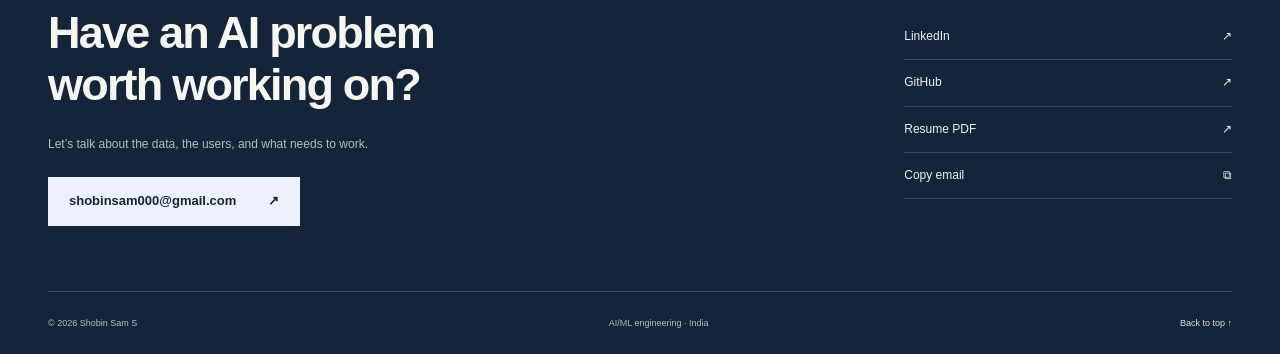
==== commit d7f79f38: "Add document Q&A and SolfaTonic to portfolio" ====
--- a/index.html
+++ b/index.html
@@ -10,7 +10,7 @@
   <meta property="og:type" content="website">
   <title>Shobin Sam S — AI/ML Engineer</title>
   <link rel="icon" href="assets/favicon.svg" type="image/svg+xml">
-  <link rel="stylesheet" href="styles.css">
+  <link rel="stylesheet" href="styles.css?v=20261017-2">
   <script src="app.js" defer></script>
 </head>
 <body>
@@ -71,6 +71,26 @@
           <div class="gesture-visual" aria-hidden="true"><div class="gesture-label mono">COMPUTER VISION → INTERACTION</div><svg viewBox="0 0 430 200" fill="none"><rect x="16" y="24" width="190" height="151" rx="14" stroke="currentColor" stroke-width="1" opacity=".25"/><path d="M36 55V43h13M172 43h14v13M186 143v13h-14M50 156H36v-13" stroke="currentColor" stroke-width="2"/><path d="M92 126 76 103 81 98 99 112 88 69 94 66 109 105 105 50 112 49 121 103 124 62 131 63 131 110 144 88 151 92 140 130 127 144 105 143Z" fill="currentColor" fill-opacity=".08" stroke="currentColor" stroke-width="2" stroke-linejoin="round"/><g fill="currentColor"><circle cx="105" cy="143" r="3"/><circle cx="99" cy="112" r="3"/><circle cx="109" cy="105" r="3"/><circle cx="121" cy="103" r="3"/><circle cx="131" cy="110" r="3"/><circle cx="140" cy="130" r="3"/></g><path d="M223 100h37m-8-7 8 7-8 7" stroke="currentColor" stroke-width="2"/><rect x="279" y="58" width="128" height="85" rx="12" fill="currentColor" fill-opacity=".06" stroke="currentColor" stroke-opacity=".25"/><text x="343" y="92" text-anchor="middle" font-size="11" fill="currentColor" font-family="monospace">GESTURE INPUT</text><text x="343" y="122" text-anchor="middle" font-size="22" fill="currentColor" font-family="monospace">+ − × ÷</text></svg><span class="visual-caption">Gesture-to-operation mapping · Illustration</span></div>
           <div class="secondary-copy"><div class="project-meta"><span>02 — COMPUTER VISION</span></div><h3>Hand Gesture Calculator</h3><p>A real-time calculator controlled through hand signals. YOLO detects the gestures, mapping logic translates them into arithmetic operations, and Streamlit provides the interface.</p><div class="tags"><span>Python</span><span>YOLO</span><span>Streamlit</span><span>Computer Vision</span></div><a class="text-link" href="https://github.com/ShobinSamS/hand_gesture_calculator" target="_blank" rel="noopener noreferrer">View the code <span aria-hidden="true">↗</span></a></div>
         </article>
+
+        <section class="other-projects" id="other-projects" aria-labelledby="other-projects-title">
+          <div class="other-projects-heading"><h3 id="other-projects-title">Other projects</h3><p>More experiments in document AI and tools for everyday use.</p></div>
+          <div class="other-projects-grid">
+            <article class="project-card">
+              <p class="project-meta">03 — DOCUMENT AI</p>
+              <h4>Document Question Answering System</h4>
+              <p>Upload a PDF and ask questions through a Streamlit chat interface. Keyword-based chunk retrieval supplies context to Gemini or a local TinyLlama model, with cached PDF processing and conversation history.</p>
+              <div class="tags" aria-label="Document question answering technologies"><span>Python</span><span>Streamlit</span><span>Gemini</span><span>TinyLlama</span><span>PyPDF2</span></div>
+              <a class="text-link" href="https://github.com/ShobinSamS/Document-Question-Answering-System" target="_blank" rel="noopener noreferrer">View the repository <span aria-hidden="true">↗</span></a>
+            </article>
+            <article class="project-card">
+              <p class="project-meta">04 — WEB &amp; ANDROID</p>
+              <h4>SolfaTonic</h4>
+              <p>A Tonic Sol-fa notation editor for choirs. Write soprano, alto, tenor, and bass parts with lyrics, save scores offline, and export A4 sheets as PDF or PNG. Built with React and packaged for Android using Capacitor.</p>
+              <div class="tags" aria-label="SolfaTonic technologies"><span>React</span><span>TypeScript</span><span>Capacitor</span><span>localforage</span><span>jsPDF</span></div>
+              <a class="text-link" href="https://github.com/ShobinSamS/Solfa-Notation" target="_blank" rel="noopener noreferrer">View the repository <span aria-hidden="true">↗</span></a>
+            </article>
+          </div>
+        </section>
       </div>
     </section>
 
--- a/styles.css
+++ b/styles.css
@@ -7,4 +7,16 @@
 @media(prefers-reduced-motion:reduce){html{scroll-behavior:auto}*,*::before,*::after{animation:none!important;transition:none!important}}
 
 .project-image img{aspect-ratio:1.18;object-fit:cover;object-position:left top;height:auto}
-
+
+
+.other-projects{margin-top:52px;padding-top:38px;border-top:1px solid #d0d5d0}
+.other-projects-heading{display:flex;align-items:baseline;justify-content:space-between;gap:24px;margin-bottom:24px}
+.other-projects-heading h3{font-size:25px}
+.other-projects-heading p{font-size:12px;color:var(--muted);margin:0}
+.other-projects-grid{display:grid;grid-template-columns:repeat(2,minmax(0,1fr));gap:24px}
+.project-card{padding:28px;background:#f6f7f3;border:1px solid #d0d5d0;display:flex;flex-direction:column;align-items:flex-start;min-width:0}
+.project-card .project-meta{margin:0 0 20px}
+.project-card h4{font-size:22px;font-weight:600;letter-spacing:-.025em;line-height:1.3;margin:0 0 14px}
+.project-card>p:not(.project-meta){font-size:12px;line-height:1.85;color:var(--muted);margin-bottom:20px}
+.project-card .tags{margin-top:auto;margin-bottom:22px}
+@media(max-width:760px){.other-projects{margin-top:35px;padding-top:30px}.other-projects-heading{display:block}.other-projects-heading h3{font-size:24px;margin-bottom:10px}.other-projects-grid{grid-template-columns:1fr;gap:18px}.project-card{padding:24px}.project-card h4{font-size:21px}}
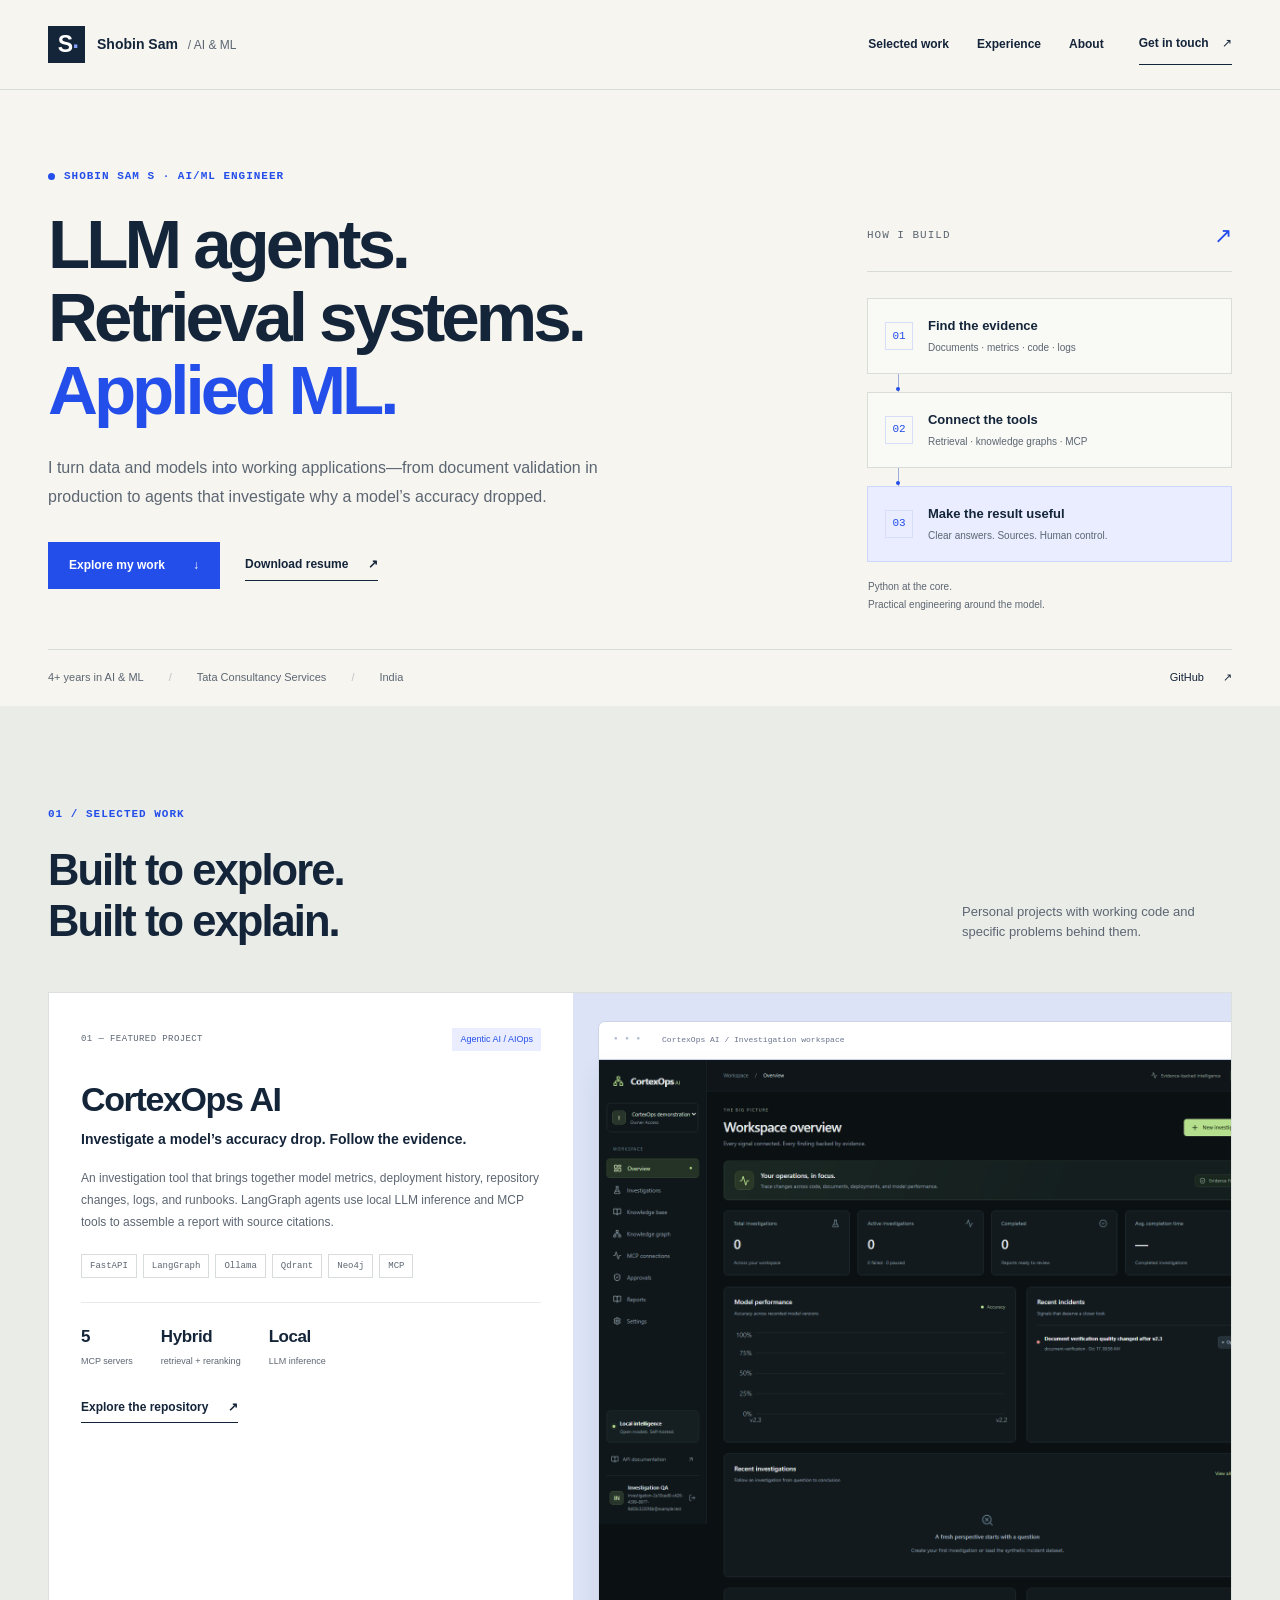
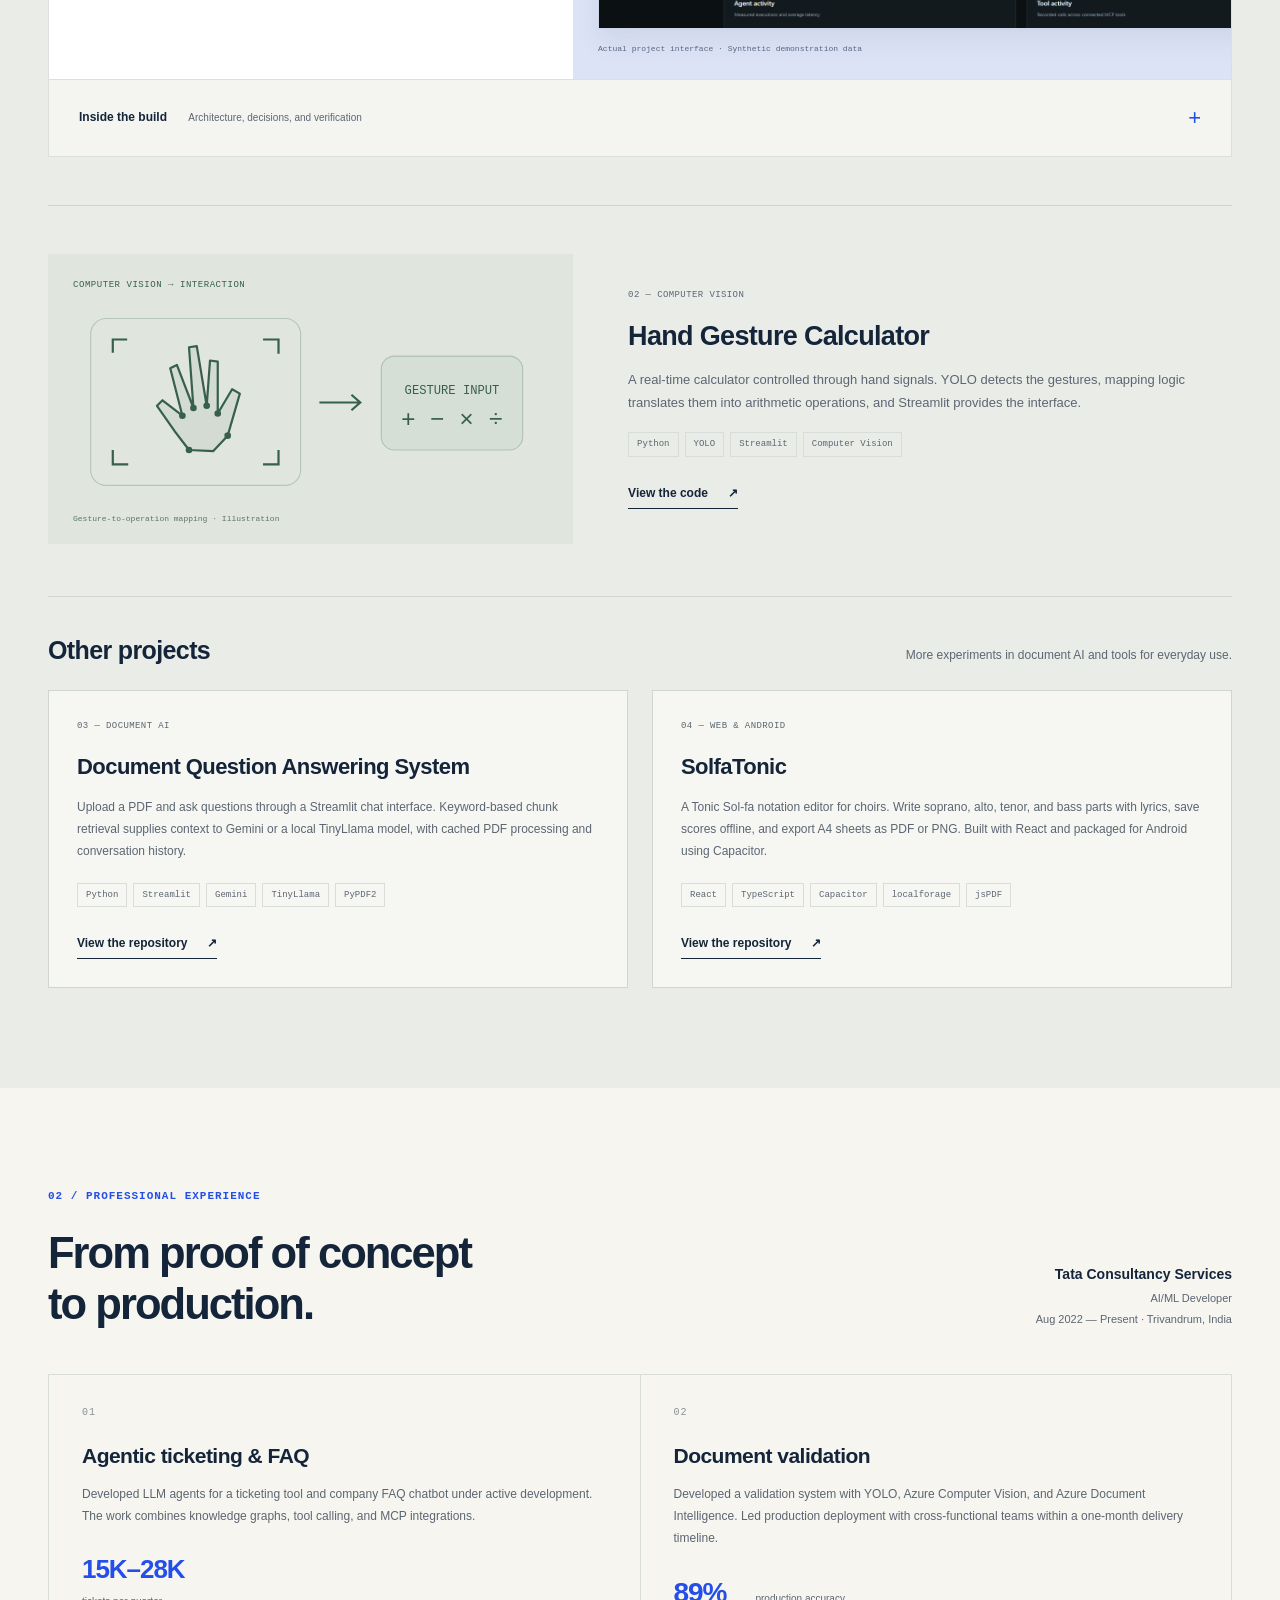
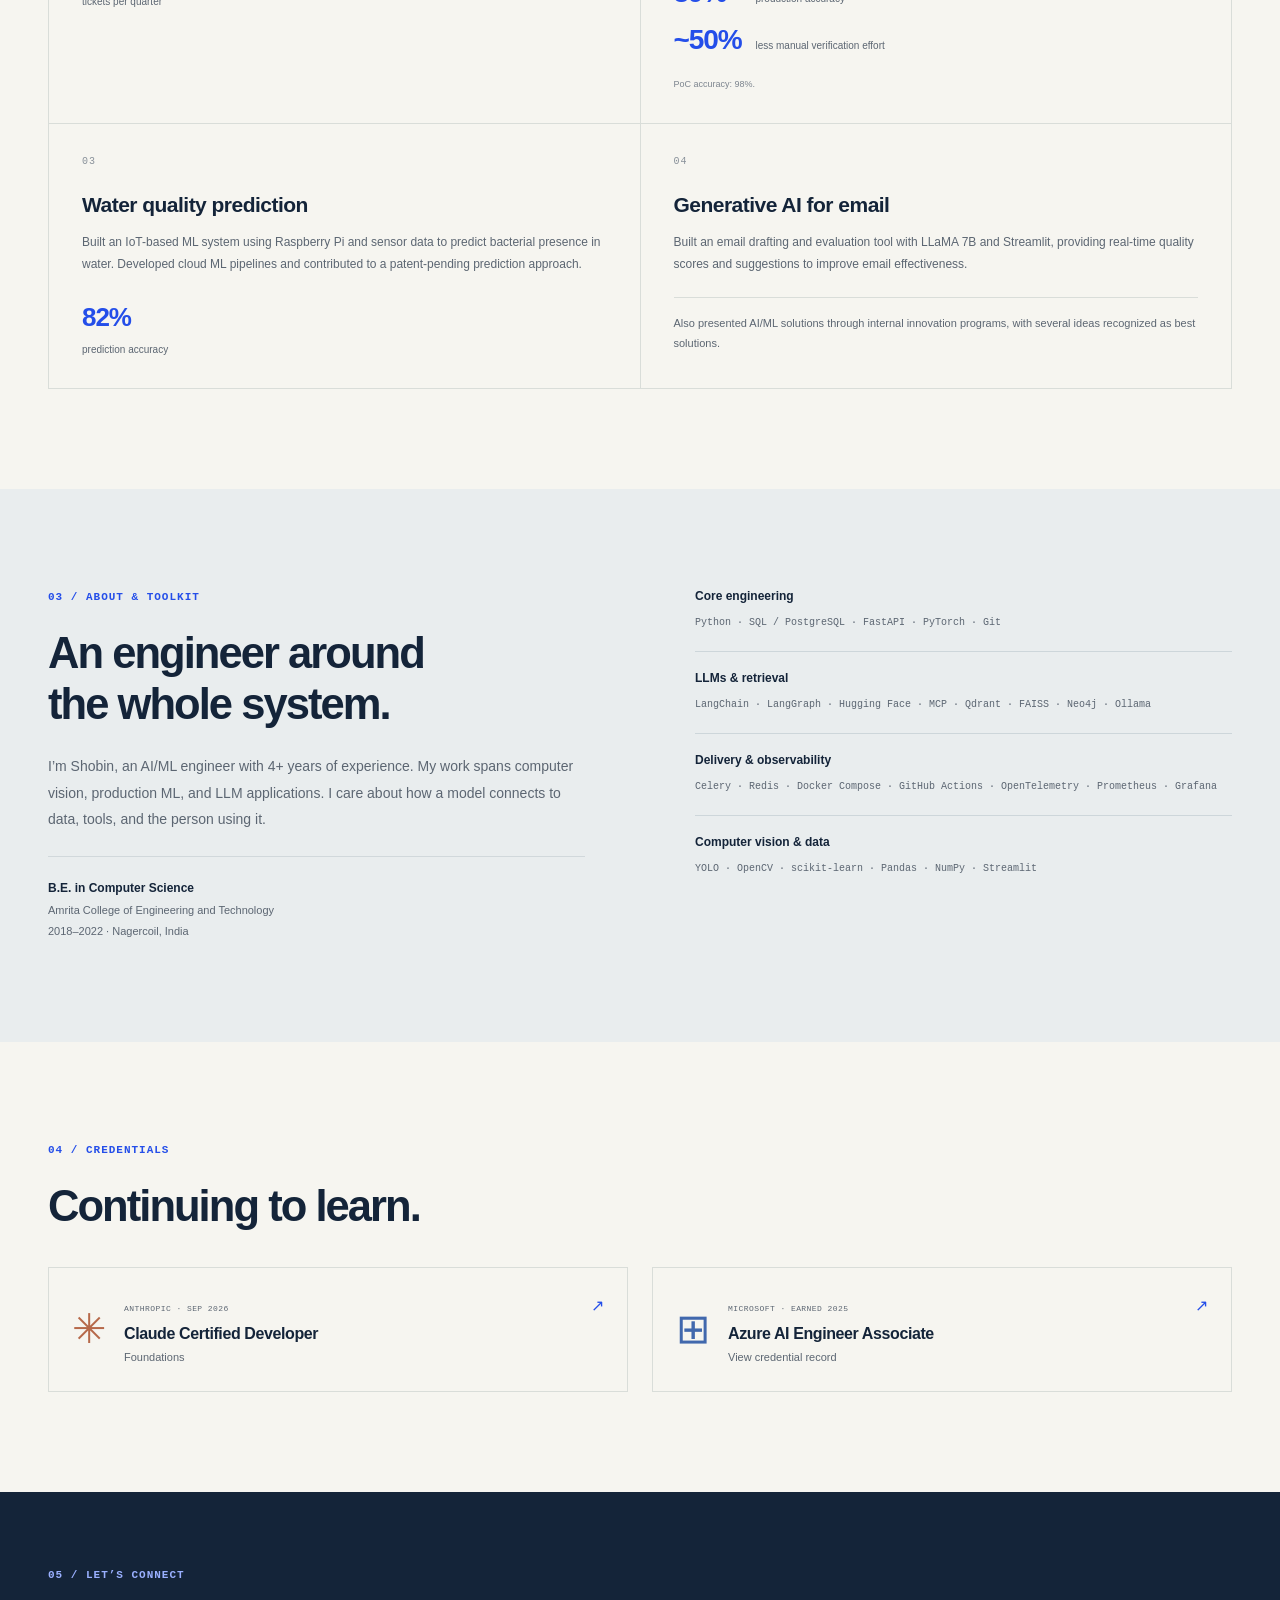
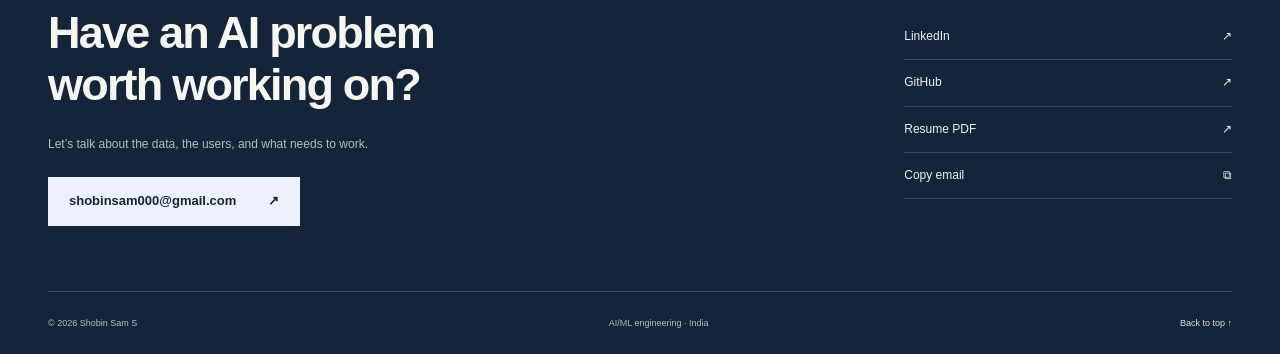
==== commit 2c51b2ba: "Shorten ticket volume and remove company from caption" ====
--- a/index.html
+++ b/index.html
@@ -97,7 +97,7 @@
     <section class="experience-section section-pad wrap" id="experience" aria-labelledby="experience-title">
       <div class="section-heading"><div><p class="eyebrow">02 / PROFESSIONAL EXPERIENCE</p><h2 id="experience-title">From proof of concept<br>to production.</h2></div><div class="employer"><strong>Tata Consultancy Services</strong><span>AI/ML Developer</span><span>Aug 2022 — Present · Trivandrum, India</span></div></div>
       <div class="experience-grid">
-        <article class="experience-item"><span class="work-index">01</span><h3>Agentic ticketing & FAQ</h3><p>Developed LLM agents for a ticketing tool and company FAQ chatbot under active development. The work combines knowledge graphs, tool calling, and MCP integrations.</p><div class="workload"><strong>15,000–28,000</strong><span>tickets per quarter in the supported TCS workflows</span></div></article>
+        <article class="experience-item"><span class="work-index">01</span><h3>Agentic ticketing & FAQ</h3><p>Developed LLM agents for a ticketing tool and company FAQ chatbot under active development. The work combines knowledge graphs, tool calling, and MCP integrations.</p><div class="workload"><strong>15K–28K</strong><span>tickets per quarter</span></div></article>
         <article class="experience-item"><span class="work-index">02</span><h3>Document validation</h3><p>Developed a validation system with YOLO, Azure Computer Vision, and Azure Document Intelligence. Led production deployment with cross-functional teams within a one-month delivery timeline.</p><div class="outcome"><strong>89%</strong><span>production accuracy</span><strong>~50%</strong><span>less manual verification effort</span></div><p class="small-note">PoC accuracy: 98%.</p></article>
         <article class="experience-item"><span class="work-index">03</span><h3>Water quality prediction</h3><p>Built an IoT-based ML system using Raspberry Pi and sensor data to predict bacterial presence in water. Developed cloud ML pipelines and contributed to a patent-pending prediction approach.</p><div class="workload"><strong>82%</strong><span>prediction accuracy</span></div></article>
         <article class="experience-item"><span class="work-index">04</span><h3>Generative AI for email</h3><p>Built an email drafting and evaluation tool with LLaMA 7B and Streamlit, providing real-time quality scores and suggestions to improve email effectiveness.</p><div class="experience-foot">Also presented AI/ML solutions through internal innovation programs, with several ideas recognized as best solutions.</div></article>
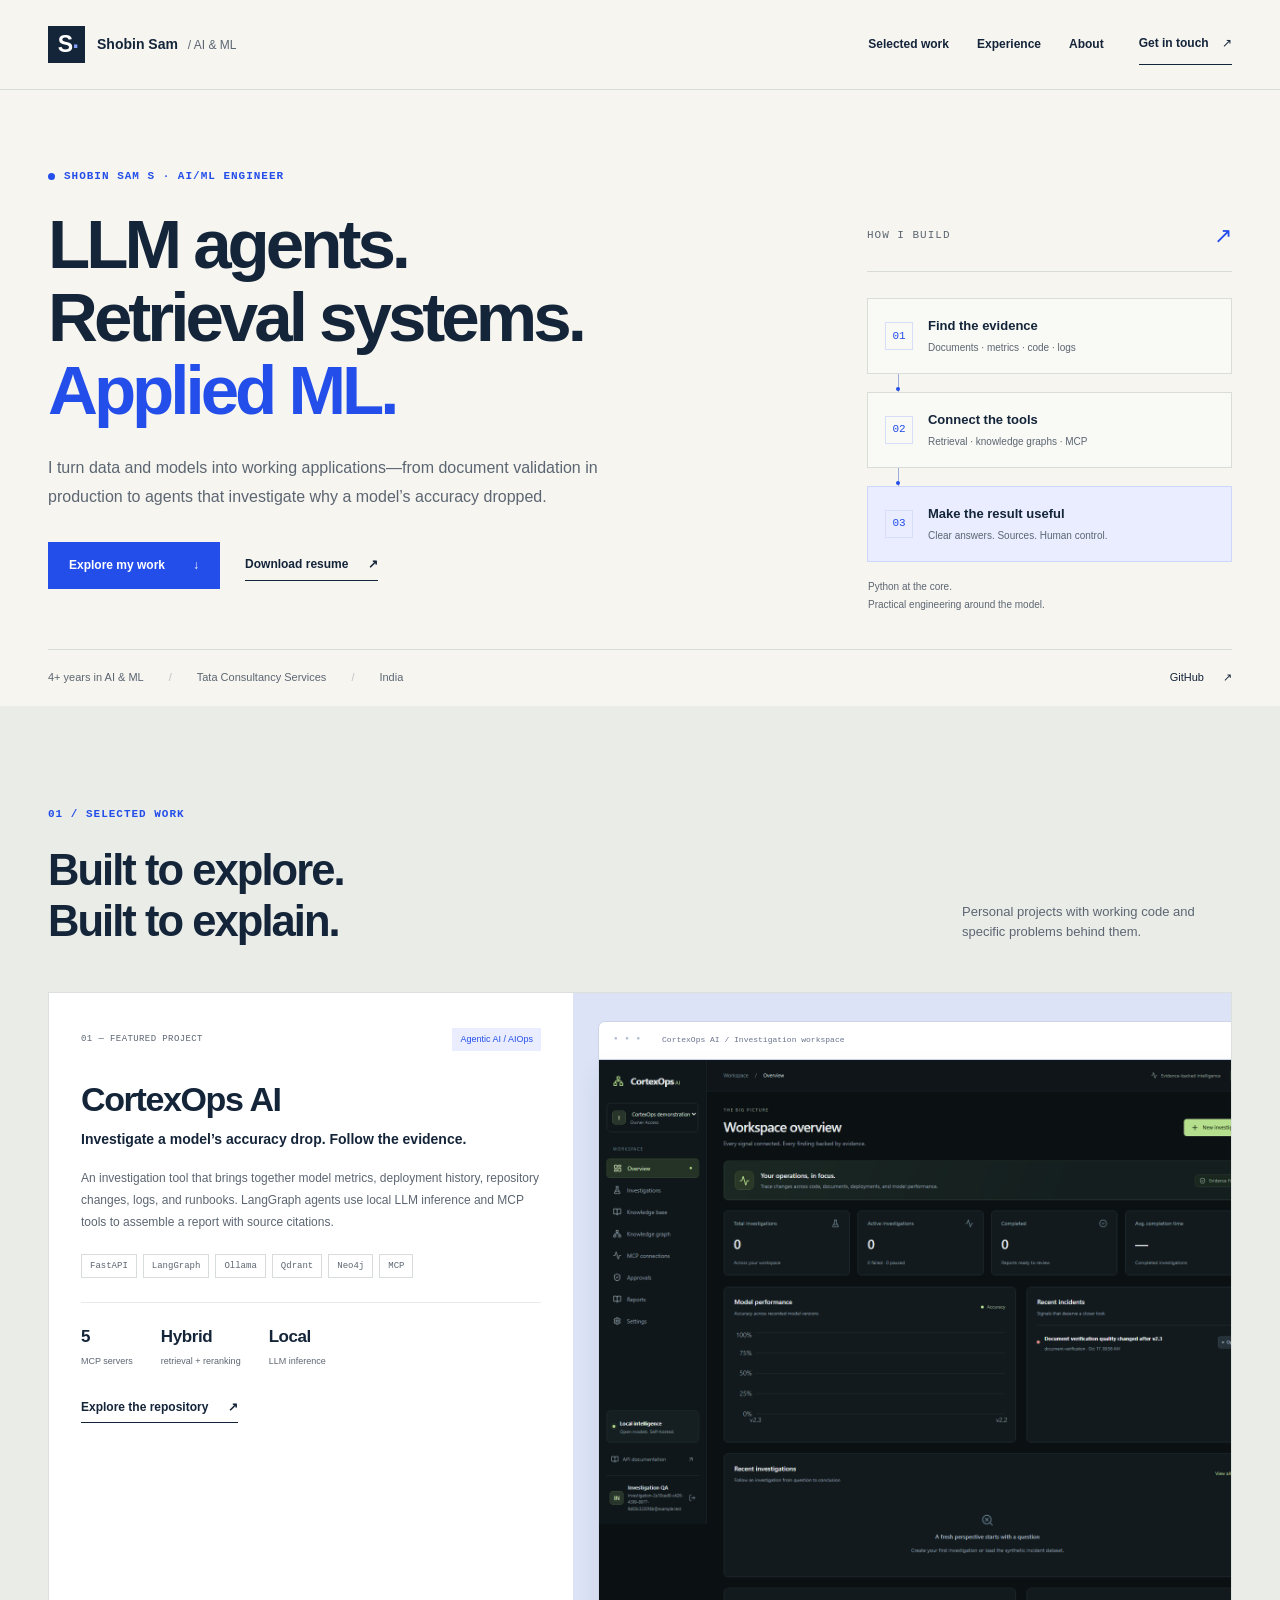
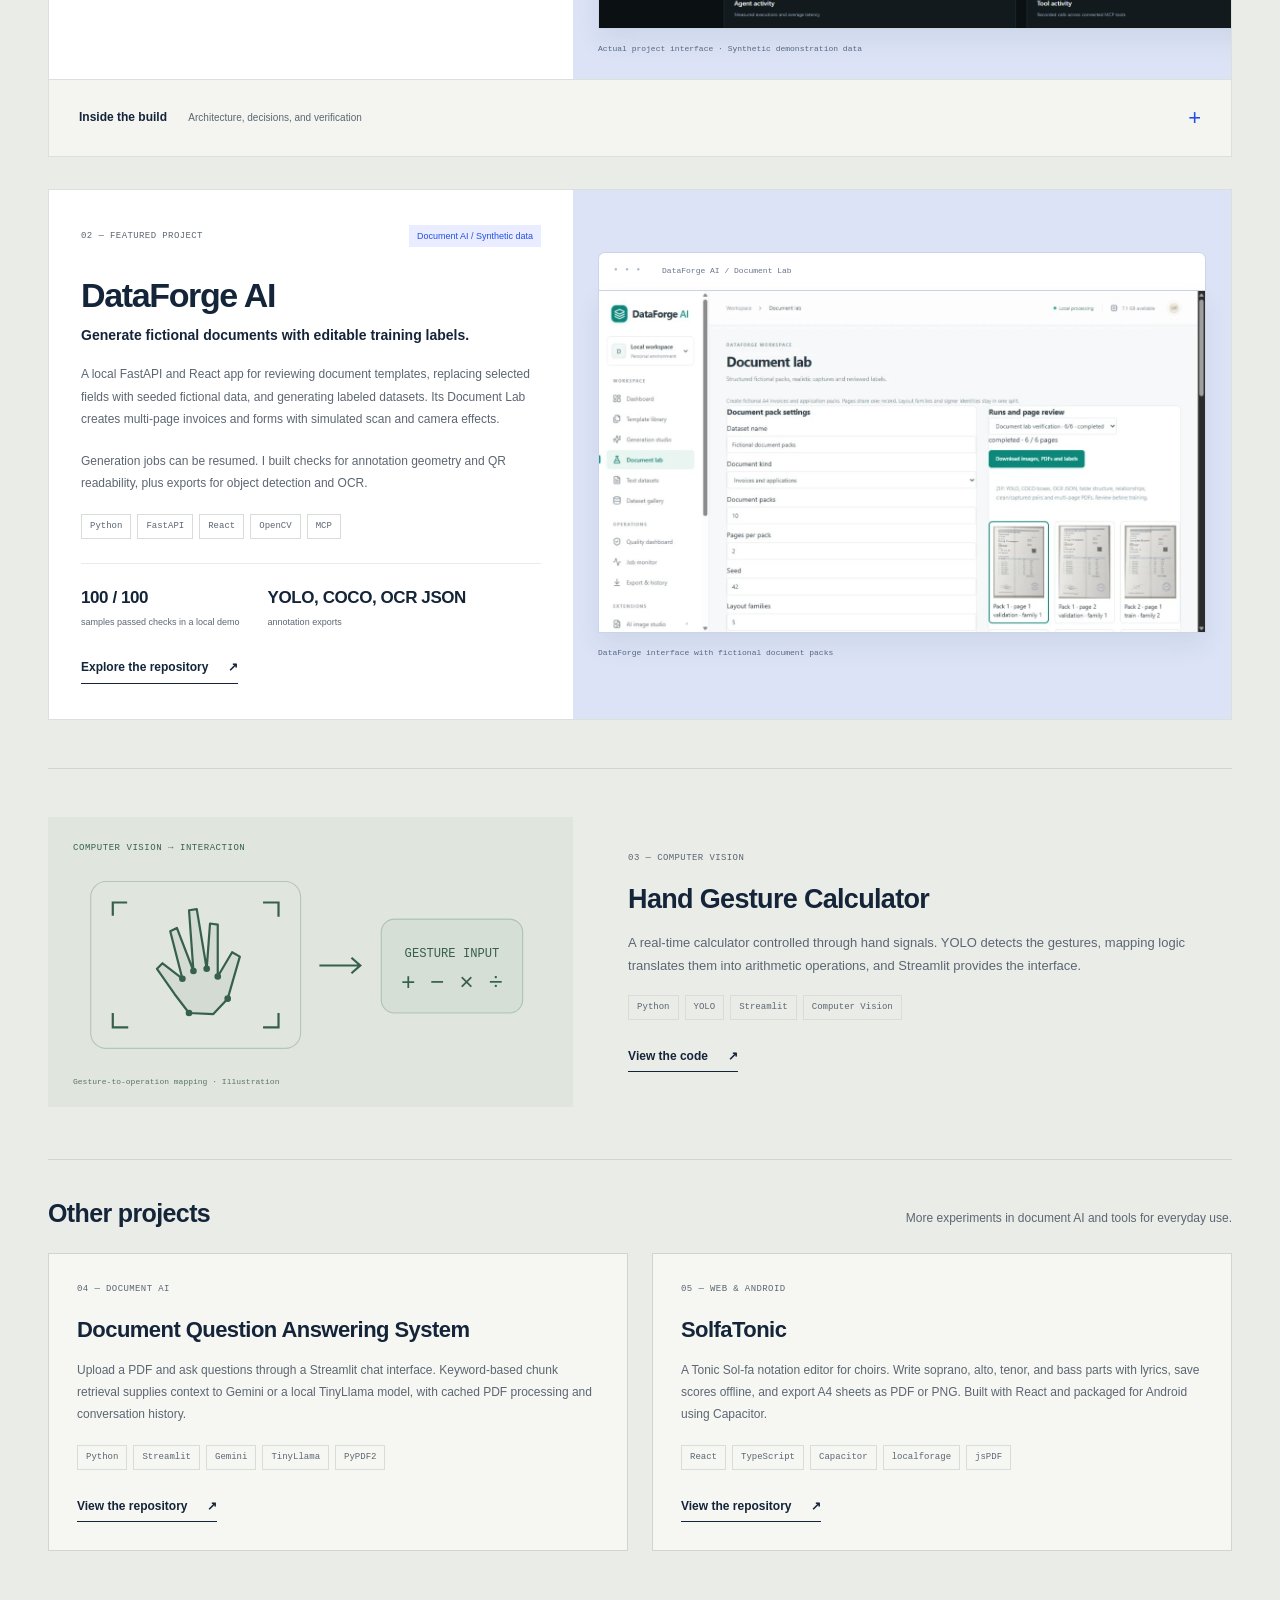
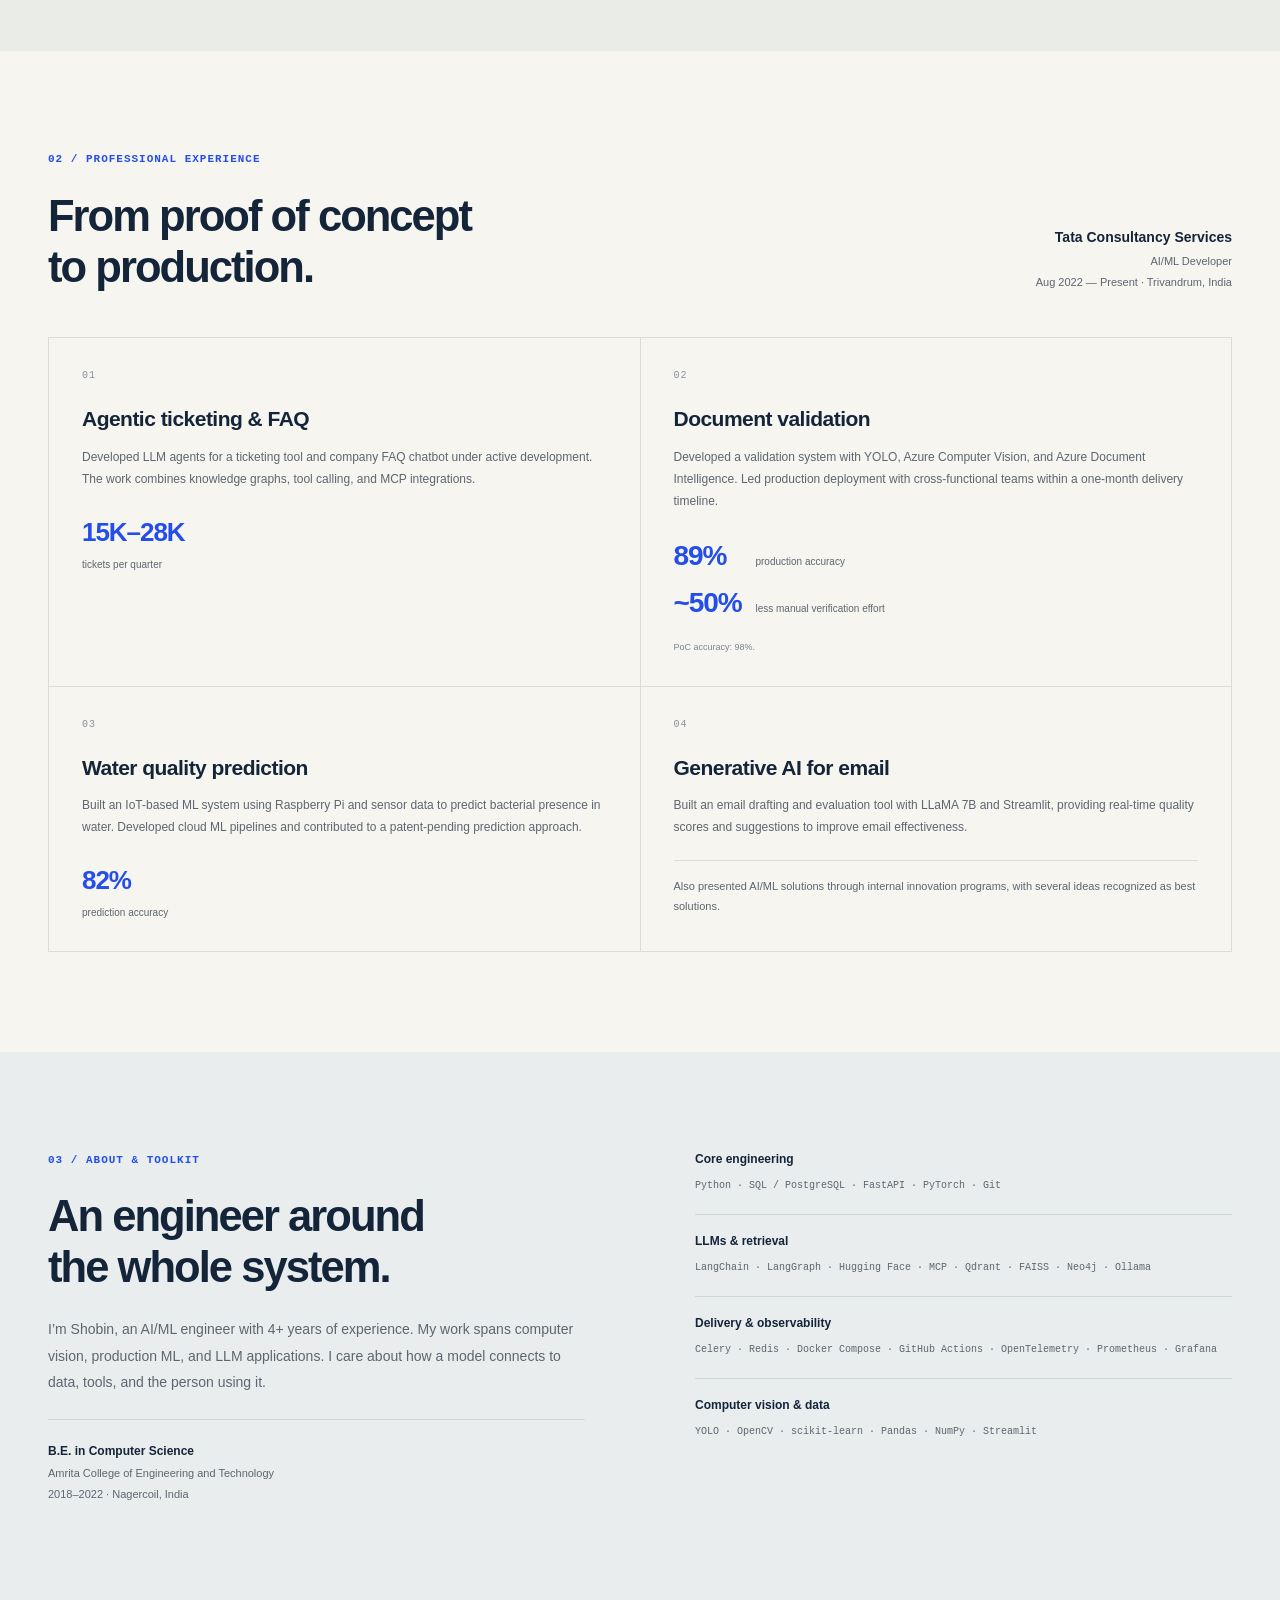
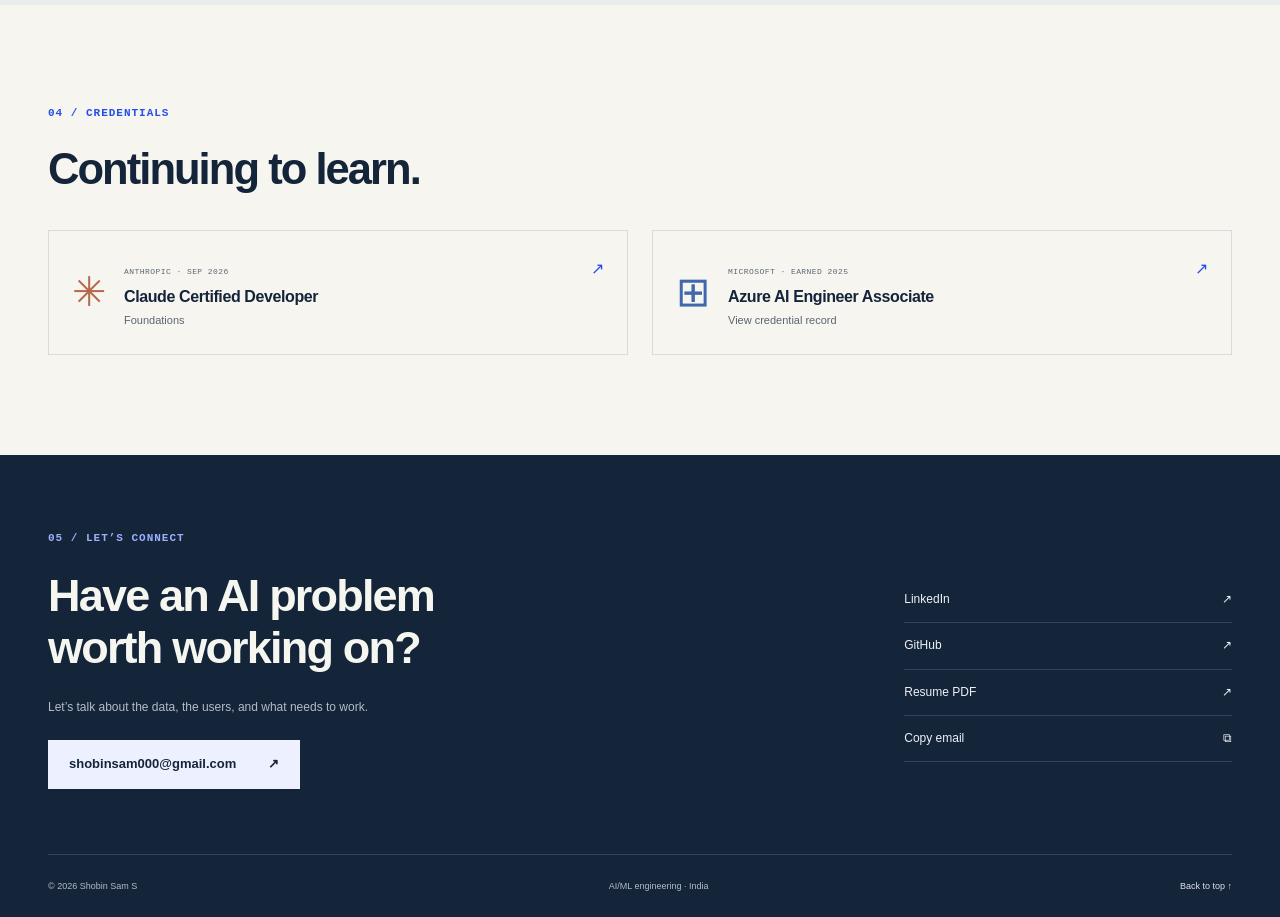
==== commit 3e6c2b13: "Feature DataForge AI and update resume" ====
--- a/index.html
+++ b/index.html
@@ -10,7 +10,7 @@
   <meta property="og:type" content="website">
   <title>Shobin Sam S — AI/ML Engineer</title>
   <link rel="icon" href="assets/favicon.svg" type="image/svg+xml">
-  <link rel="stylesheet" href="styles.css?v=20261017-2">
+  <link rel="stylesheet" href="styles.css?v=20261113">
   <script src="app.js" defer></script>
 </head>
 <body>
@@ -67,23 +67,41 @@
           </div>
         </details>
 
+        <article class="featured-project dataforge-project" id="dataforge" aria-labelledby="dataforge-title">
+          <div class="project-copy">
+            <div class="project-meta"><span>02 — FEATURED PROJECT</span><span class="pill">Document AI / Synthetic data</span></div>
+            <h3 id="dataforge-title">DataForge AI</h3>
+            <p class="project-subtitle">Generate fictional documents with editable training labels.</p>
+            <p>A local FastAPI and React app for reviewing document templates, replacing selected fields with seeded fictional data, and generating labeled datasets. Its Document Lab creates multi-page invoices and forms with simulated scan and camera effects.</p>
+            <p>Generation jobs can be resumed. I built checks for annotation geometry and QR readability, plus exports for object detection and OCR.</p>
+            <div class="tags" aria-label="DataForge technologies"><span>Python</span><span>FastAPI</span><span>React</span><span>OpenCV</span><span>MCP</span></div>
+            <div class="project-facts"><div><strong>100 / 100</strong><span>samples passed checks in a local demo</span></div><div><strong>YOLO, COCO, OCR JSON</strong><span>annotation exports</span></div></div>
+            <a class="text-link" href="https://github.com/ShobinSamS/dataforge-ai" target="_blank" rel="noopener noreferrer">Explore the repository <span aria-hidden="true">↗</span></a>
+          </div>
+          <figure class="project-image">
+            <div class="window-bar"><span class="window-dots" aria-hidden="true">● ● ●</span><span>DataForge AI / Document Lab</span></div>
+            <img src="assets/dataforge-document-lab.webp" alt="DataForge Document Lab showing generation settings and completed previews of fictional document packs." width="1265" height="712" loading="lazy">
+            <figcaption>DataForge interface with fictional document packs</figcaption>
+          </figure>
+        </article>
+
         <article class="secondary-project">
           <div class="gesture-visual" aria-hidden="true"><div class="gesture-label mono">COMPUTER VISION → INTERACTION</div><svg viewBox="0 0 430 200" fill="none"><rect x="16" y="24" width="190" height="151" rx="14" stroke="currentColor" stroke-width="1" opacity=".25"/><path d="M36 55V43h13M172 43h14v13M186 143v13h-14M50 156H36v-13" stroke="currentColor" stroke-width="2"/><path d="M92 126 76 103 81 98 99 112 88 69 94 66 109 105 105 50 112 49 121 103 124 62 131 63 131 110 144 88 151 92 140 130 127 144 105 143Z" fill="currentColor" fill-opacity=".08" stroke="currentColor" stroke-width="2" stroke-linejoin="round"/><g fill="currentColor"><circle cx="105" cy="143" r="3"/><circle cx="99" cy="112" r="3"/><circle cx="109" cy="105" r="3"/><circle cx="121" cy="103" r="3"/><circle cx="131" cy="110" r="3"/><circle cx="140" cy="130" r="3"/></g><path d="M223 100h37m-8-7 8 7-8 7" stroke="currentColor" stroke-width="2"/><rect x="279" y="58" width="128" height="85" rx="12" fill="currentColor" fill-opacity=".06" stroke="currentColor" stroke-opacity=".25"/><text x="343" y="92" text-anchor="middle" font-size="11" fill="currentColor" font-family="monospace">GESTURE INPUT</text><text x="343" y="122" text-anchor="middle" font-size="22" fill="currentColor" font-family="monospace">+ − × ÷</text></svg><span class="visual-caption">Gesture-to-operation mapping · Illustration</span></div>
-          <div class="secondary-copy"><div class="project-meta"><span>02 — COMPUTER VISION</span></div><h3>Hand Gesture Calculator</h3><p>A real-time calculator controlled through hand signals. YOLO detects the gestures, mapping logic translates them into arithmetic operations, and Streamlit provides the interface.</p><div class="tags"><span>Python</span><span>YOLO</span><span>Streamlit</span><span>Computer Vision</span></div><a class="text-link" href="https://github.com/ShobinSamS/hand_gesture_calculator" target="_blank" rel="noopener noreferrer">View the code <span aria-hidden="true">↗</span></a></div>
+          <div class="secondary-copy"><div class="project-meta"><span>03 — COMPUTER VISION</span></div><h3>Hand Gesture Calculator</h3><p>A real-time calculator controlled through hand signals. YOLO detects the gestures, mapping logic translates them into arithmetic operations, and Streamlit provides the interface.</p><div class="tags"><span>Python</span><span>YOLO</span><span>Streamlit</span><span>Computer Vision</span></div><a class="text-link" href="https://github.com/ShobinSamS/hand_gesture_calculator" target="_blank" rel="noopener noreferrer">View the code <span aria-hidden="true">↗</span></a></div>
         </article>
 
         <section class="other-projects" id="other-projects" aria-labelledby="other-projects-title">
           <div class="other-projects-heading"><h3 id="other-projects-title">Other projects</h3><p>More experiments in document AI and tools for everyday use.</p></div>
           <div class="other-projects-grid">
             <article class="project-card">
-              <p class="project-meta">03 — DOCUMENT AI</p>
+              <p class="project-meta">04 — DOCUMENT AI</p>
               <h4>Document Question Answering System</h4>
               <p>Upload a PDF and ask questions through a Streamlit chat interface. Keyword-based chunk retrieval supplies context to Gemini or a local TinyLlama model, with cached PDF processing and conversation history.</p>
               <div class="tags" aria-label="Document question answering technologies"><span>Python</span><span>Streamlit</span><span>Gemini</span><span>TinyLlama</span><span>PyPDF2</span></div>
               <a class="text-link" href="https://github.com/ShobinSamS/Document-Question-Answering-System" target="_blank" rel="noopener noreferrer">View the repository <span aria-hidden="true">↗</span></a>
             </article>
             <article class="project-card">
-              <p class="project-meta">04 — WEB &amp; ANDROID</p>
+              <p class="project-meta">05 — WEB &amp; ANDROID</p>
               <h4>SolfaTonic</h4>
               <p>A Tonic Sol-fa notation editor for choirs. Write soprano, alto, tenor, and bass parts with lyrics, save scores offline, and export A4 sheets as PDF or PNG. Built with React and packaged for Android using Capacitor.</p>
               <div class="tags" aria-label="SolfaTonic technologies"><span>React</span><span>TypeScript</span><span>Capacitor</span><span>localforage</span><span>jsPDF</span></div>
--- a/styles.css
+++ b/styles.css
@@ -20,3 +20,15 @@
 .project-card>p:not(.project-meta){font-size:12px;line-height:1.85;color:var(--muted);margin-bottom:20px}
 .project-card .tags{margin-top:auto;margin-bottom:22px}
 @media(max-width:760px){.other-projects{margin-top:35px;padding-top:30px}.other-projects-heading{display:block}.other-projects-heading h3{font-size:24px;margin-bottom:10px}.other-projects-grid{grid-template-columns:1fr;gap:18px}.project-card{padding:24px}.project-card h4{font-size:21px}}
+
+.dataforge-project{margin-top:32px}
+.dataforge-project .project-image{padding-right:25px}
+.dataforge-project .window-bar,.dataforge-project .project-image img{width:100%}
+.dataforge-project .window-bar{border-radius:7px 7px 0 0}
+.dataforge-project .project-image img{aspect-ratio:auto}
+
+@media(max-width:760px){
+  .dataforge-project{margin-top:24px}
+  .dataforge-project .project-image{padding-right:20px}
+  .dataforge-project .project-facts{gap:20px}
+}
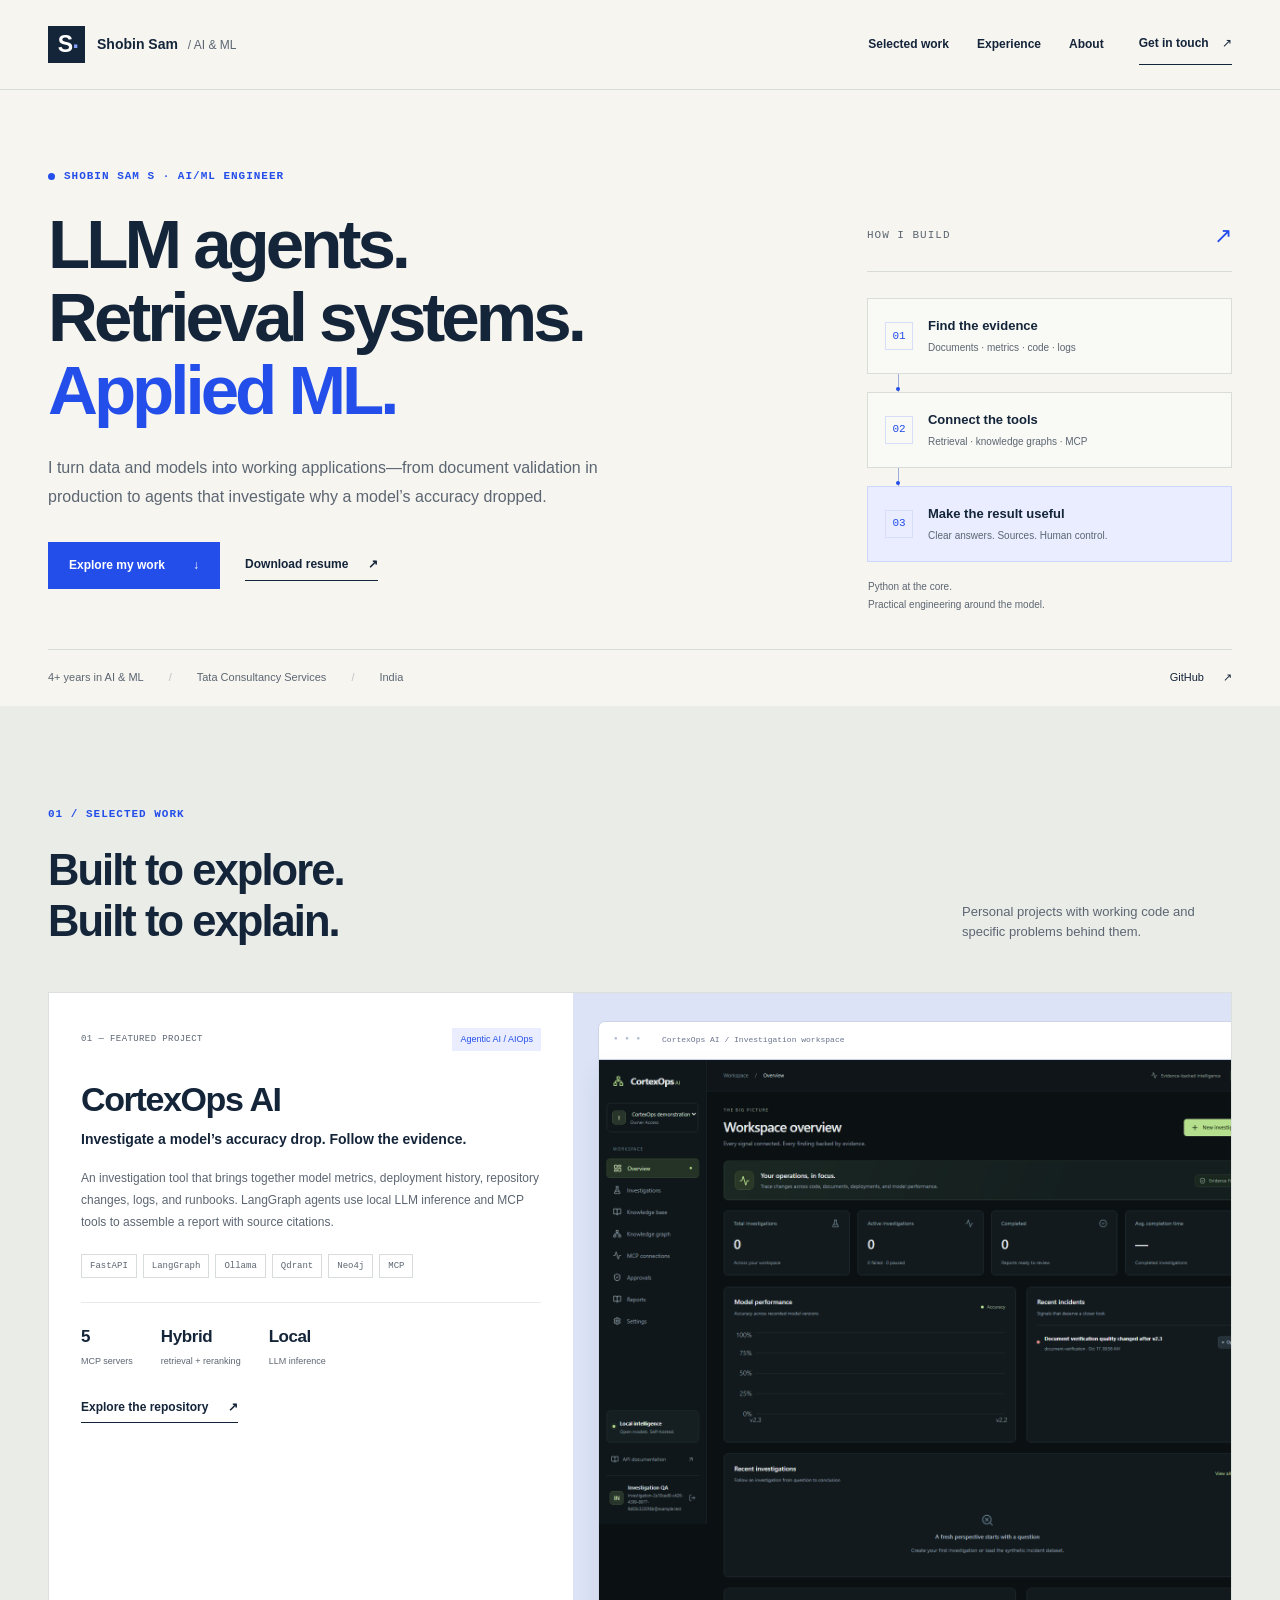
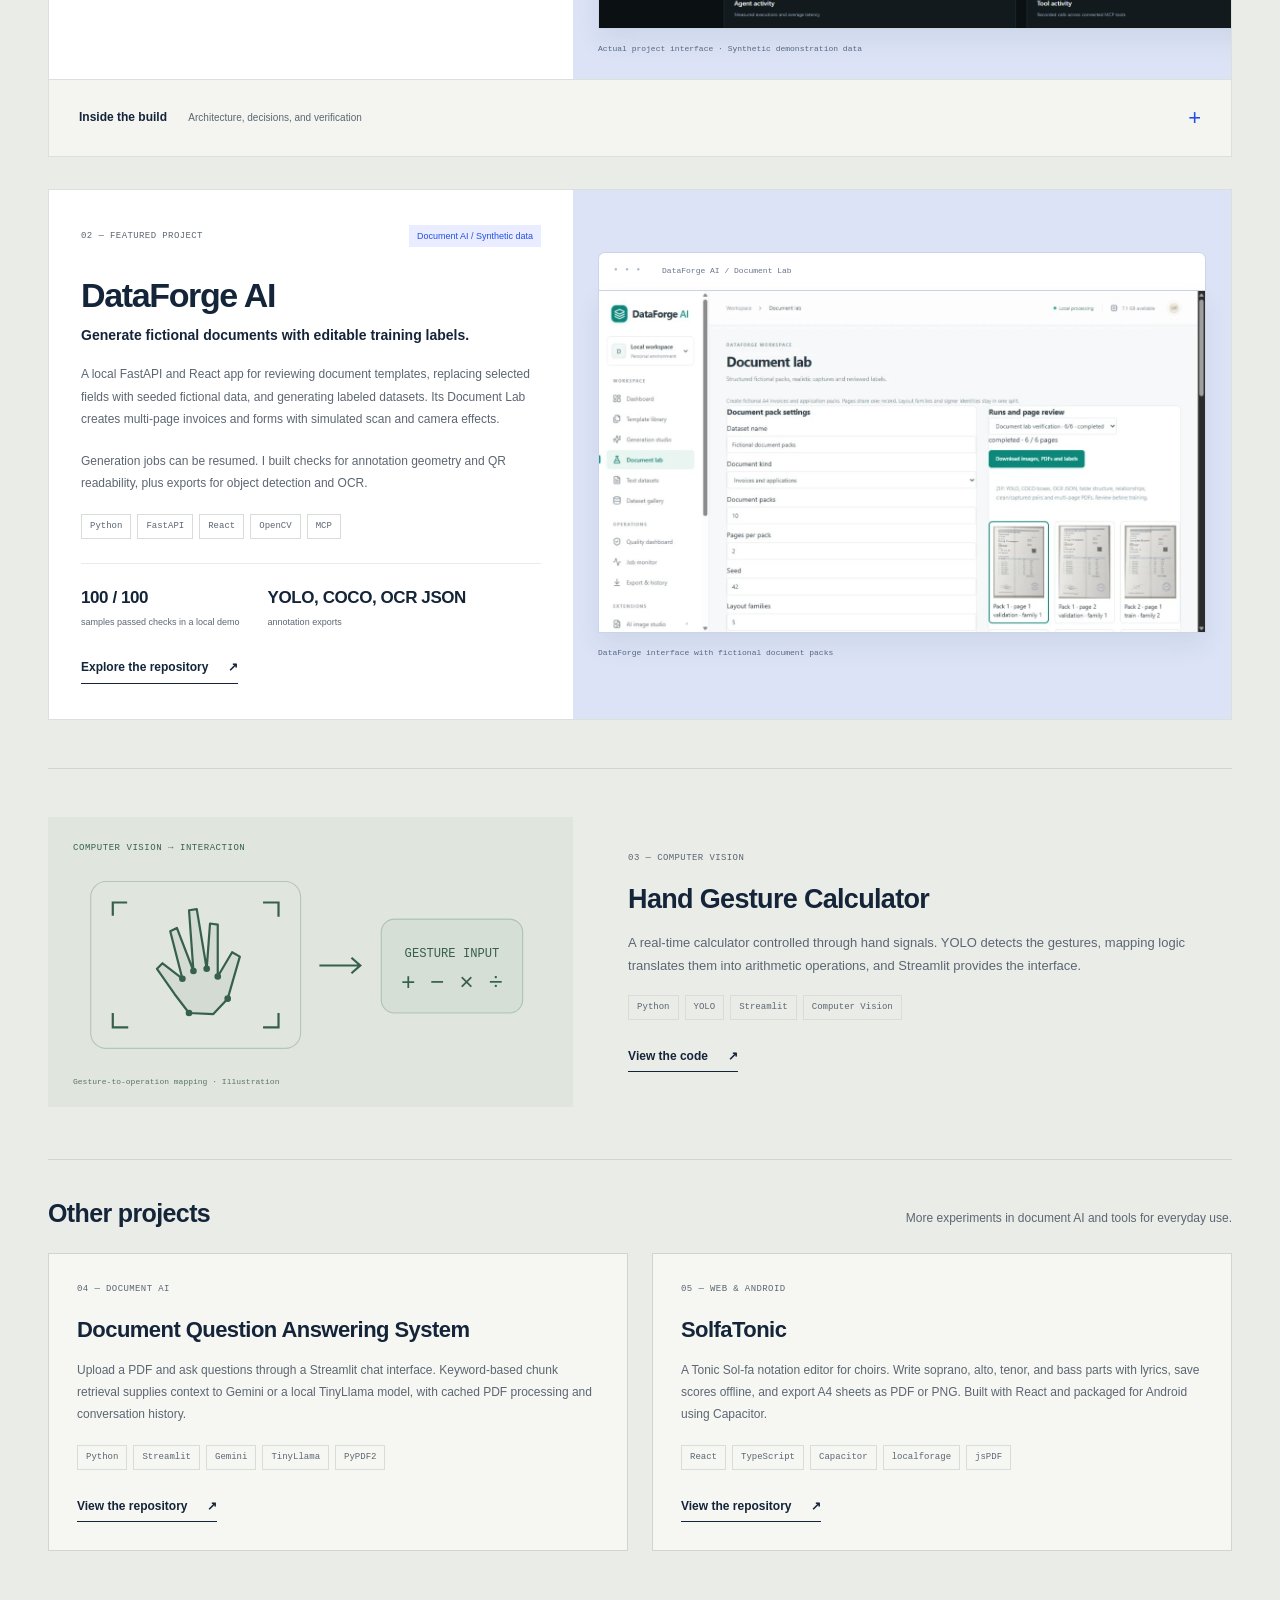
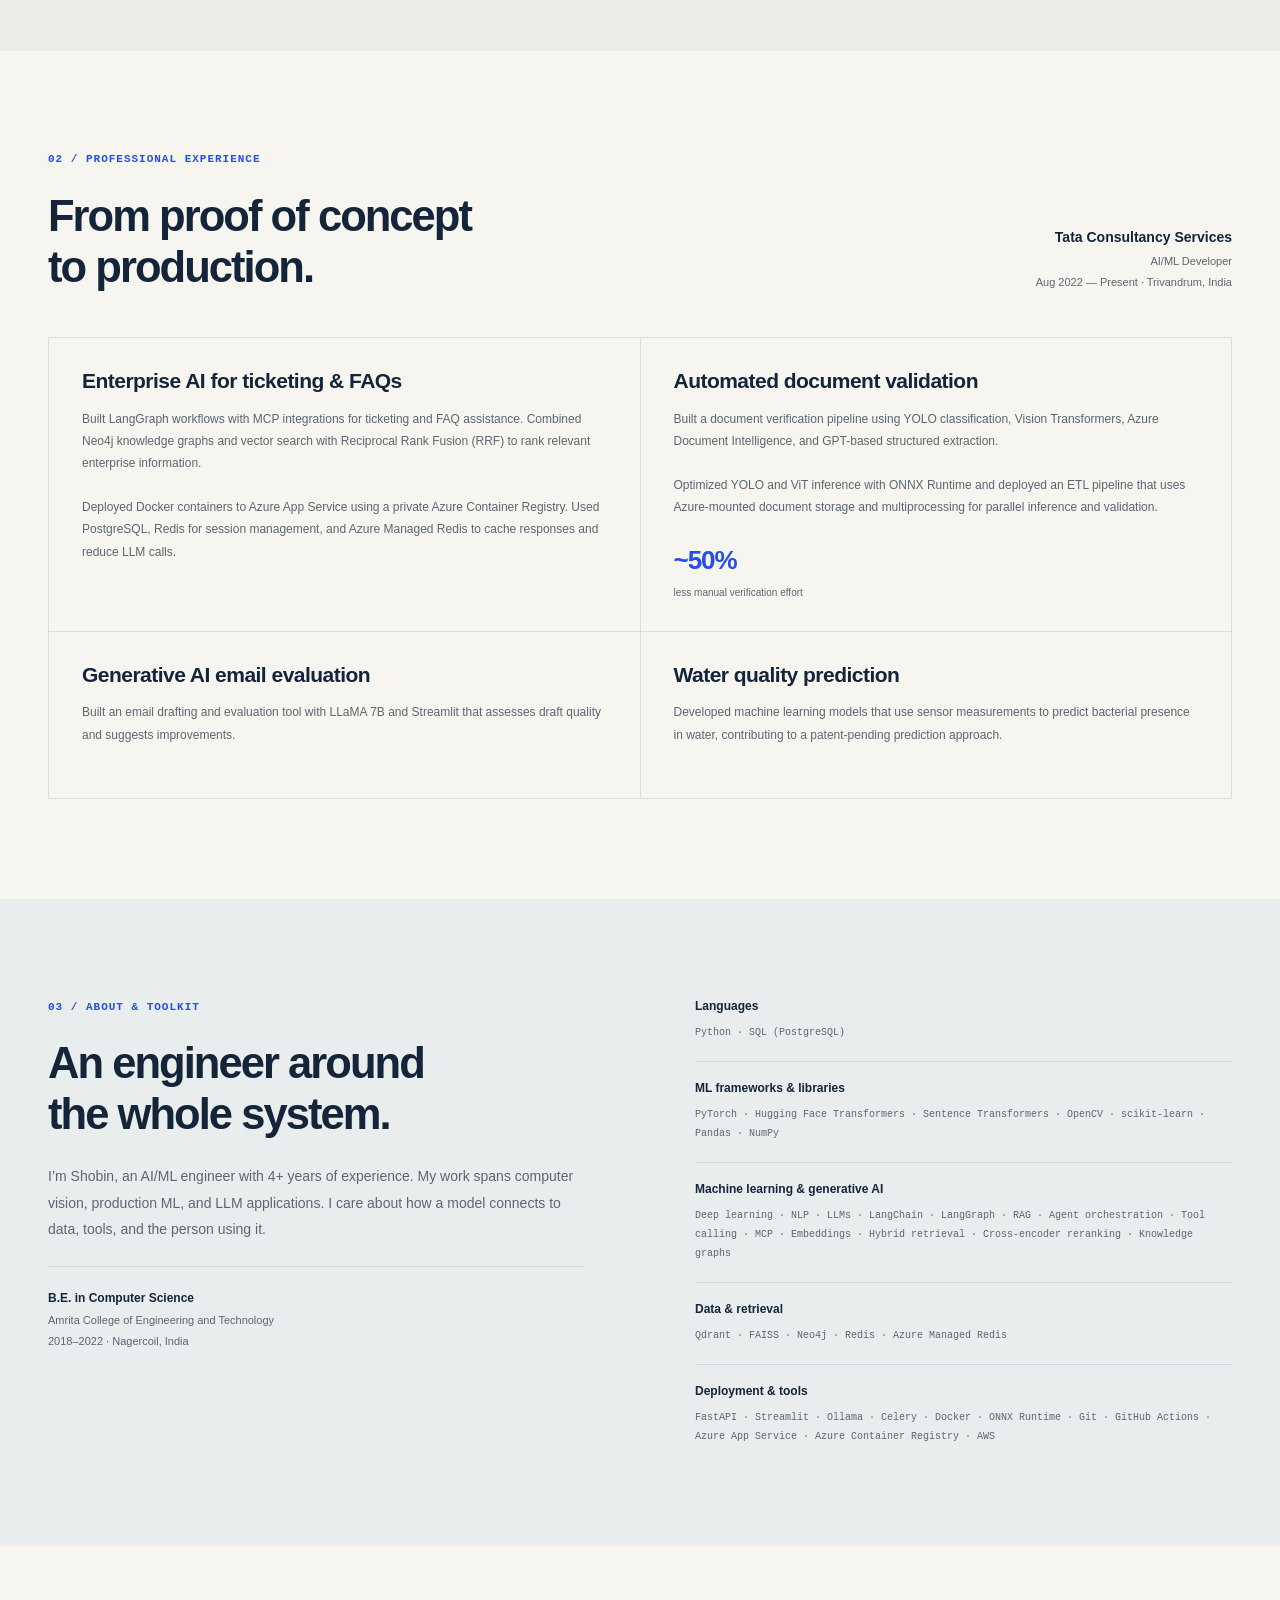
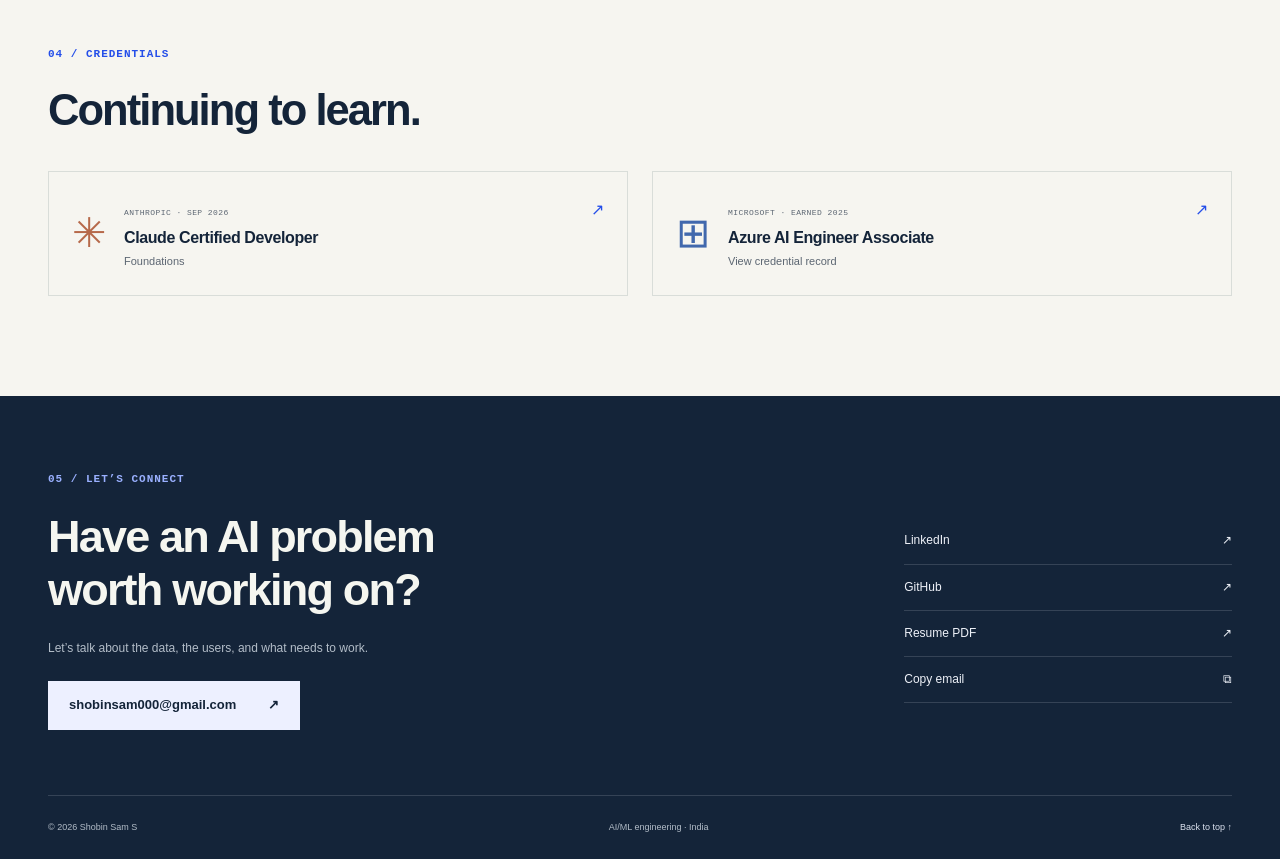
==== commit e5c1e45e: "Align experience and toolkit with resume" ====
--- a/index.html
+++ b/index.html
@@ -115,14 +115,45 @@
     <section class="experience-section section-pad wrap" id="experience" aria-labelledby="experience-title">
       <div class="section-heading"><div><p class="eyebrow">02 / PROFESSIONAL EXPERIENCE</p><h2 id="experience-title">From proof of concept<br>to production.</h2></div><div class="employer"><strong>Tata Consultancy Services</strong><span>AI/ML Developer</span><span>Aug 2022 — Present · Trivandrum, India</span></div></div>
       <div class="experience-grid">
-        <article class="experience-item"><span class="work-index">01</span><h3>Agentic ticketing & FAQ</h3><p>Developed LLM agents for a ticketing tool and company FAQ chatbot under active development. The work combines knowledge graphs, tool calling, and MCP integrations.</p><div class="workload"><strong>15K–28K</strong><span>tickets per quarter</span></div></article>
-        <article class="experience-item"><span class="work-index">02</span><h3>Document validation</h3><p>Developed a validation system with YOLO, Azure Computer Vision, and Azure Document Intelligence. Led production deployment with cross-functional teams within a one-month delivery timeline.</p><div class="outcome"><strong>89%</strong><span>production accuracy</span><strong>~50%</strong><span>less manual verification effort</span></div><p class="small-note">PoC accuracy: 98%.</p></article>
-        <article class="experience-item"><span class="work-index">03</span><h3>Water quality prediction</h3><p>Built an IoT-based ML system using Raspberry Pi and sensor data to predict bacterial presence in water. Developed cloud ML pipelines and contributed to a patent-pending prediction approach.</p><div class="workload"><strong>82%</strong><span>prediction accuracy</span></div></article>
-        <article class="experience-item"><span class="work-index">04</span><h3>Generative AI for email</h3><p>Built an email drafting and evaluation tool with LLaMA 7B and Streamlit, providing real-time quality scores and suggestions to improve email effectiveness.</p><div class="experience-foot">Also presented AI/ML solutions through internal innovation programs, with several ideas recognized as best solutions.</div></article>
+        <article class="experience-item">
+          <h3>Enterprise AI for ticketing &amp; FAQs</h3>
+          <p>Built LangGraph workflows with MCP integrations for ticketing and FAQ assistance. Combined Neo4j knowledge graphs and vector search with Reciprocal Rank Fusion (RRF) to rank relevant enterprise information.</p>
+          <p>Deployed Docker containers to Azure App Service using a private Azure Container Registry. Used PostgreSQL, Redis for session management, and Azure Managed Redis to cache responses and reduce LLM calls.</p>
+        </article>
+        <article class="experience-item">
+          <h3>Automated document validation</h3>
+          <p>Built a document verification pipeline using YOLO classification, Vision Transformers, Azure Document Intelligence, and GPT-based structured extraction.</p>
+          <p>Optimized YOLO and ViT inference with ONNX Runtime and deployed an ETL pipeline that uses Azure-mounted document storage and multiprocessing for parallel inference and validation.</p>
+          <div class="workload"><strong>~50%</strong><span>less manual verification effort</span></div>
+        </article>
+        <article class="experience-item">
+          <h3>Generative AI email evaluation</h3>
+          <p>Built an email drafting and evaluation tool with LLaMA 7B and Streamlit that assesses draft quality and suggests improvements.</p>
+        </article>
+        <article class="experience-item">
+          <h3>Water quality prediction</h3>
+          <p>Developed machine learning models that use sensor measurements to predict bacterial presence in water, contributing to a patent-pending prediction approach.</p>
+        </article>
       </div>
     </section>
 
-    <section class="about-section section-pad" id="about" aria-labelledby="about-title"><div class="wrap about-grid"><div><p class="eyebrow">03 / ABOUT & TOOLKIT</p><h2 id="about-title">An engineer around<br>the whole system.</h2><p class="about-copy">I’m Shobin, an AI/ML engineer with 4+ years of experience. My work spans computer vision, production ML, and LLM applications. I care about how a model connects to data, tools, and the person using it.</p><p class="education"><strong>B.E. in Computer Science</strong><span>Amrita College of Engineering and Technology</span><span>2018–2022 · Nagercoil, India</span></p></div><div class="toolkit"><div><h3>Core engineering</h3><p>Python · SQL / PostgreSQL · FastAPI · PyTorch · Git</p></div><div><h3>LLMs & retrieval</h3><p>LangChain · LangGraph · Hugging Face · MCP · Qdrant · FAISS · Neo4j · Ollama</p></div><div><h3>Delivery & observability</h3><p>Celery · Redis · Docker Compose · GitHub Actions · OpenTelemetry · Prometheus · Grafana</p></div><div><h3>Computer vision & data</h3><p>YOLO · OpenCV · scikit-learn · Pandas · NumPy · Streamlit</p></div></div></div></section>
+    <section class="about-section section-pad" id="about" aria-labelledby="about-title">
+      <div class="wrap about-grid">
+        <div>
+          <p class="eyebrow">03 / ABOUT &amp; TOOLKIT</p>
+          <h2 id="about-title">An engineer around<br>the whole system.</h2>
+          <p class="about-copy">I’m Shobin, an AI/ML engineer with 4+ years of experience. My work spans computer vision, production ML, and LLM applications. I care about how a model connects to data, tools, and the person using it.</p>
+          <p class="education"><strong>B.E. in Computer Science</strong><span>Amrita College of Engineering and Technology</span><span>2018–2022 · Nagercoil, India</span></p>
+        </div>
+        <div class="toolkit">
+          <div><h3>Languages</h3><p>Python · SQL (PostgreSQL)</p></div>
+          <div><h3>ML frameworks &amp; libraries</h3><p>PyTorch · Hugging Face Transformers · Sentence Transformers · OpenCV · scikit-learn · Pandas · NumPy</p></div>
+          <div><h3>Machine learning &amp; generative AI</h3><p>Deep learning · NLP · LLMs · LangChain · LangGraph · RAG · Agent orchestration · Tool calling · MCP · Embeddings · Hybrid retrieval · Cross-encoder reranking · Knowledge graphs</p></div>
+          <div><h3>Data &amp; retrieval</h3><p>Qdrant · FAISS · Neo4j · Redis · Azure Managed Redis</p></div>
+          <div><h3>Deployment &amp; tools</h3><p>FastAPI · Streamlit · Ollama · Celery · Docker · ONNX Runtime · Git · GitHub Actions · Azure App Service · Azure Container Registry · AWS</p></div>
+        </div>
+      </div>
+    </section>
 
     <section class="certifications wrap section-pad" aria-labelledby="cert-title"><div class="section-heading compact"><div><p class="eyebrow">04 / CREDENTIALS</p><h2 id="cert-title">Continuing to learn.</h2></div></div><div class="cert-grid"><a class="certificate" href="https://www.credly.com/badges/bac90222-ac8f-439c-a421-93cfd8da1dbc" target="_blank" rel="noopener noreferrer"><span class="cert-symbol" aria-hidden="true">✳</span><div><span class="mono">ANTHROPIC · SEP 2026</span><h3>Claude Certified Developer</h3><p>Foundations</p></div><span class="cert-arrow" aria-hidden="true">↗</span></a><a class="certificate" href="https://learn.microsoft.com/api/credentials/share/en-us/SHOBINSAMS-3778/3715004D67E82720?sharingId=90CD16C5F67FA5DB" target="_blank" rel="noopener noreferrer"><span class="cert-symbol microsoft" aria-hidden="true">⊞</span><div><span class="mono">MICROSOFT · EARNED 2025</span><h3>Azure AI Engineer Associate</h3><p>View credential record</p></div><span class="cert-arrow" aria-hidden="true">↗</span></a></div></section>
 
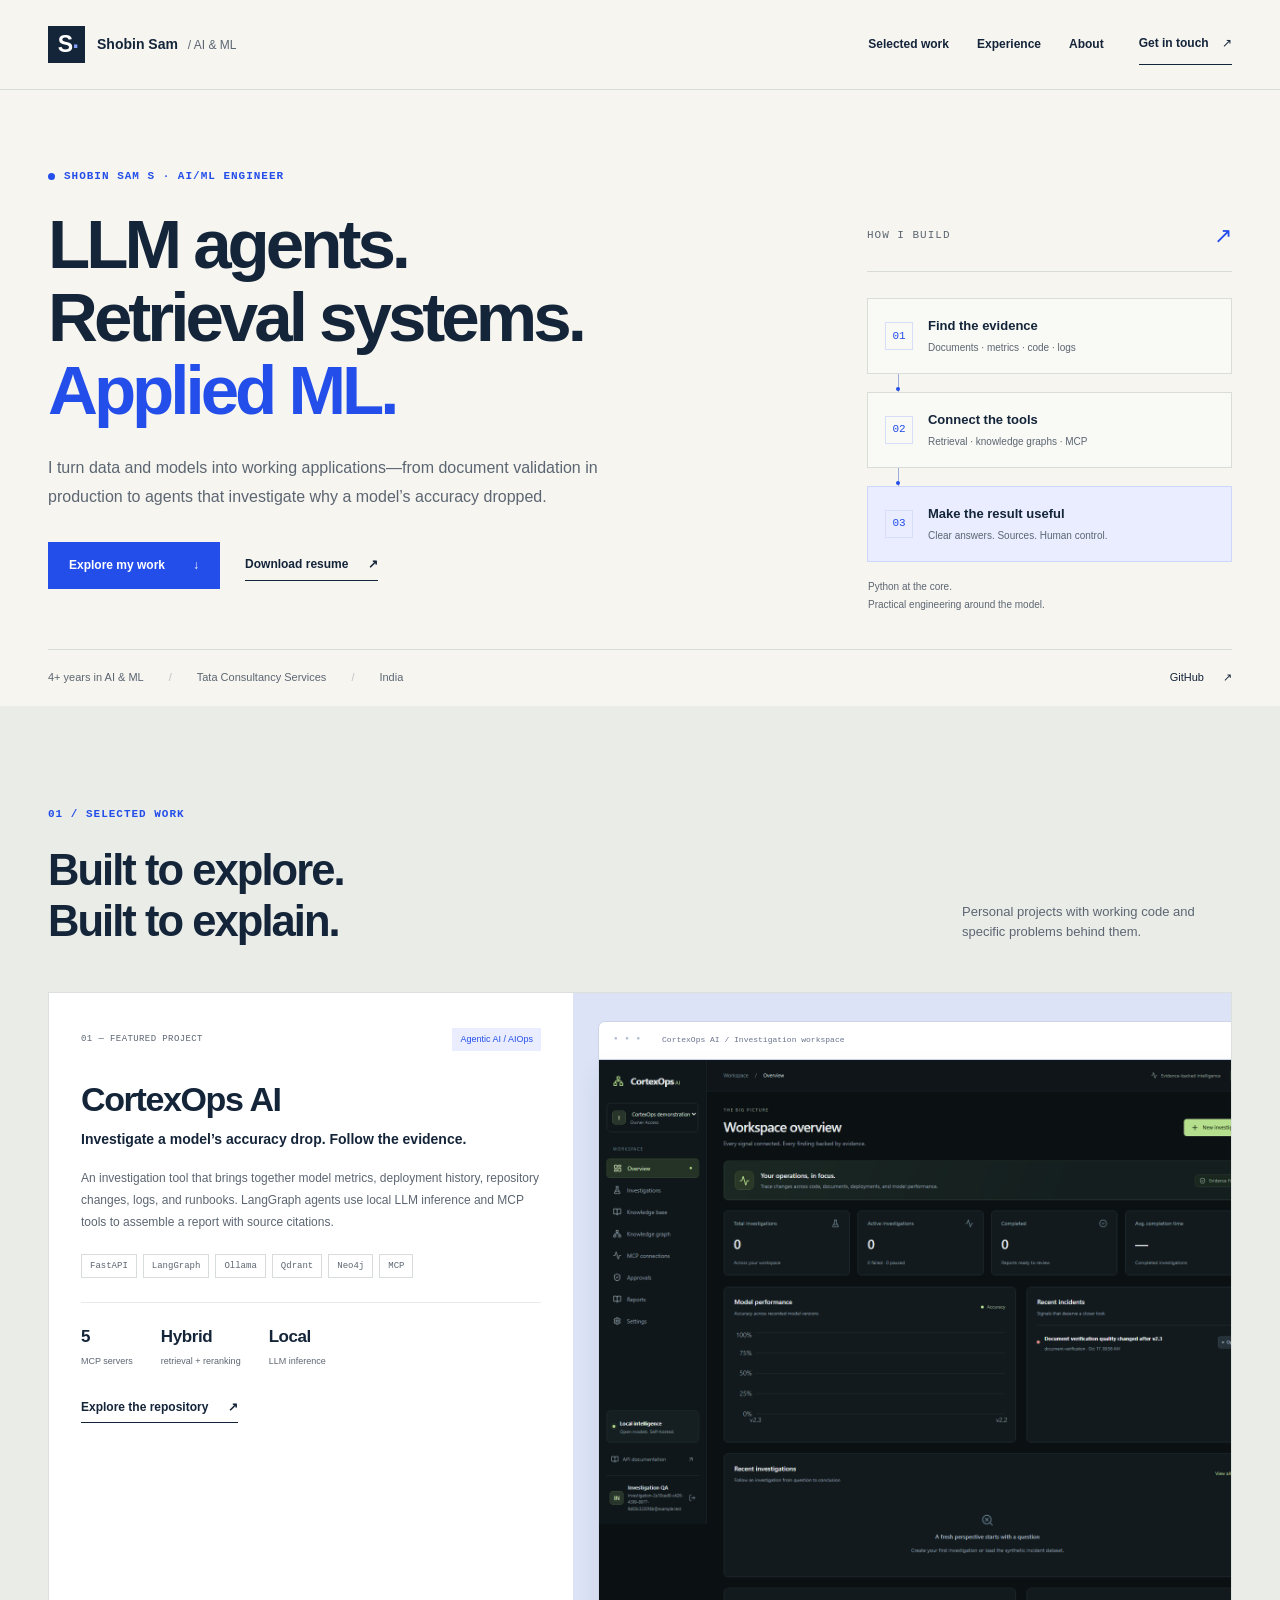
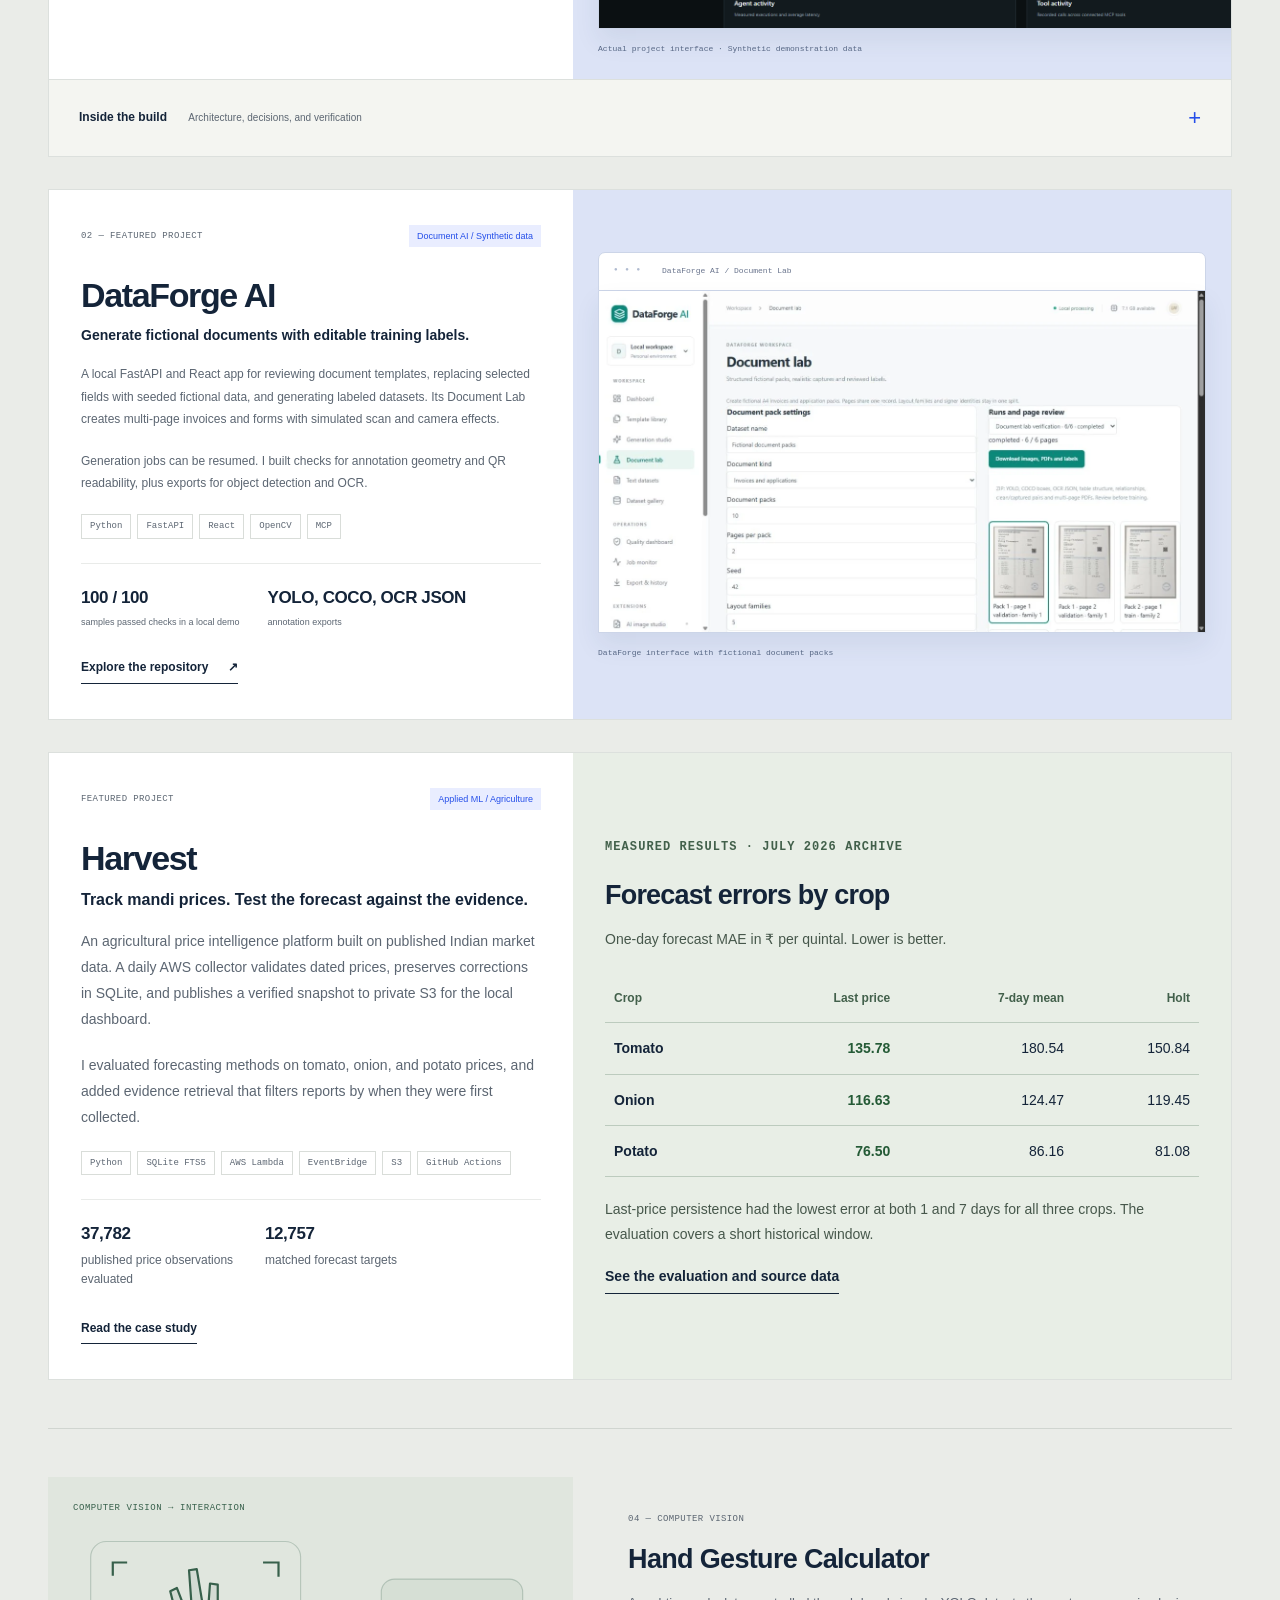
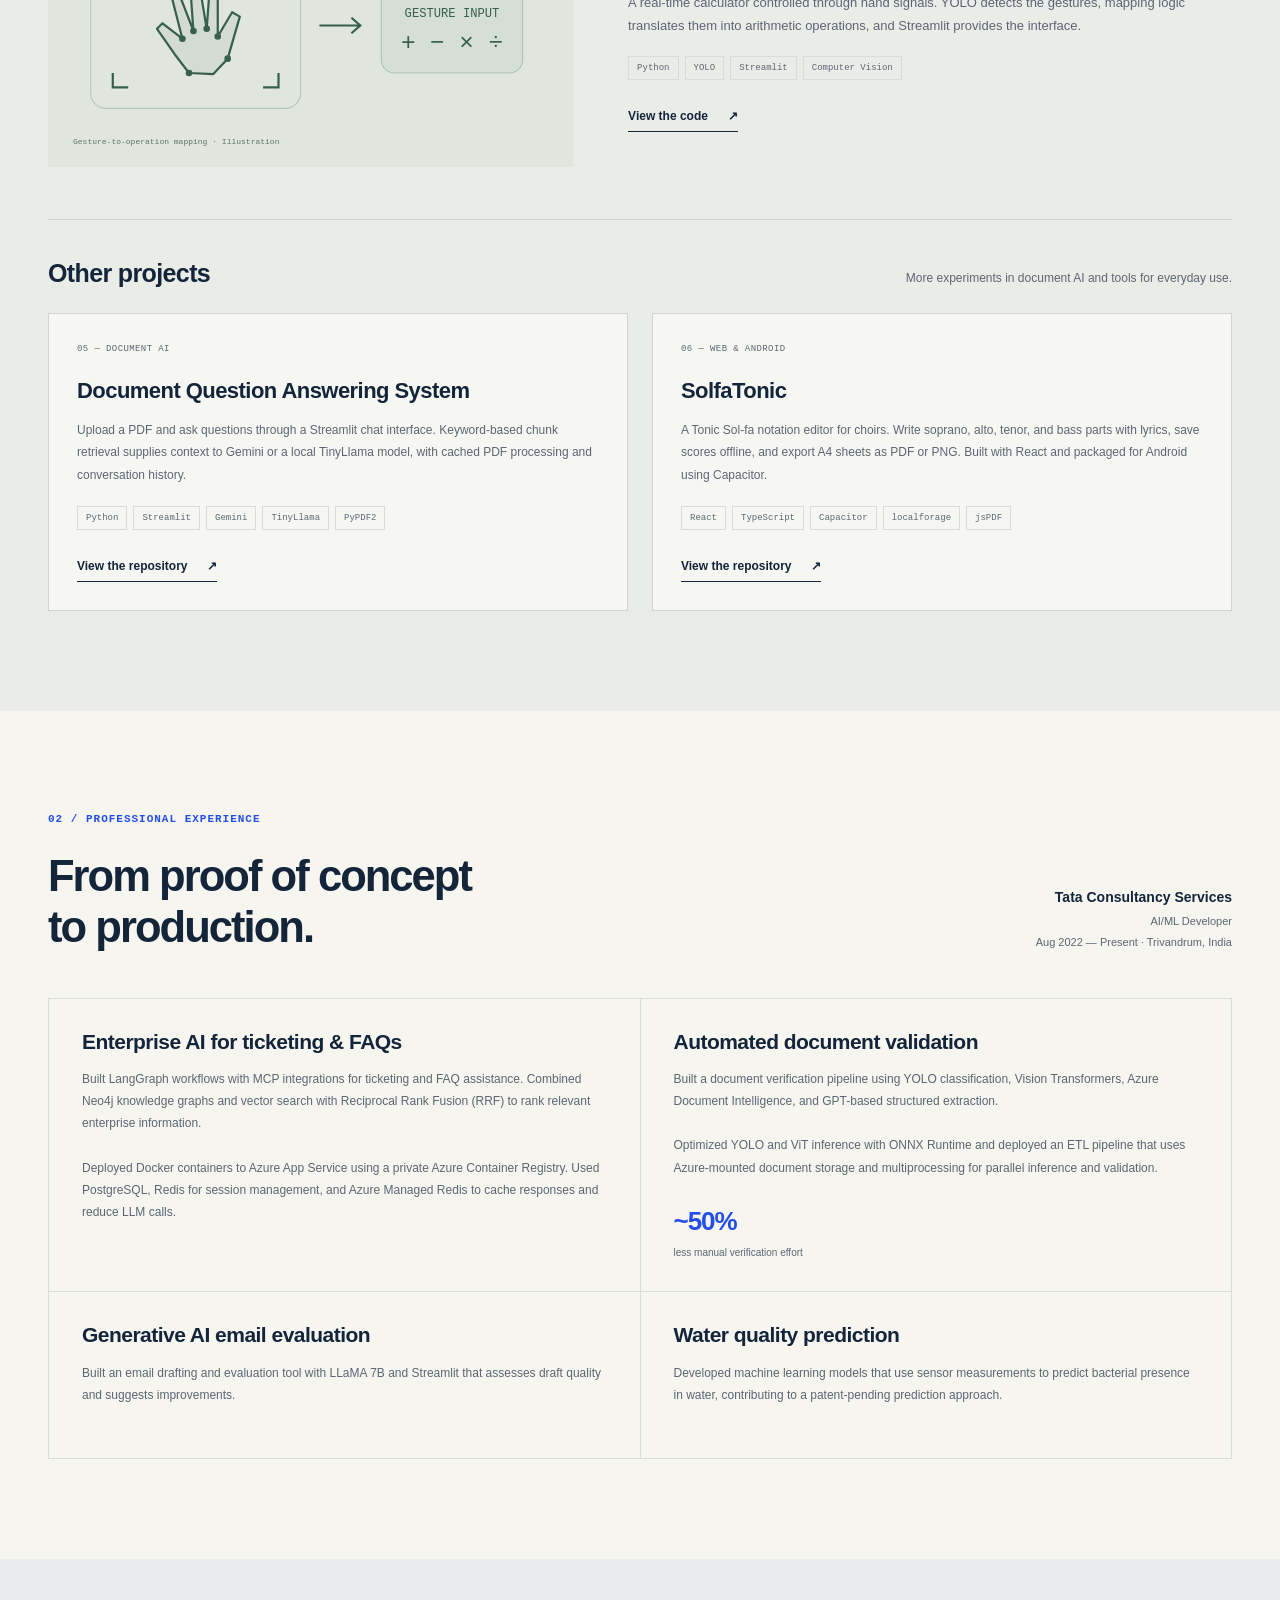
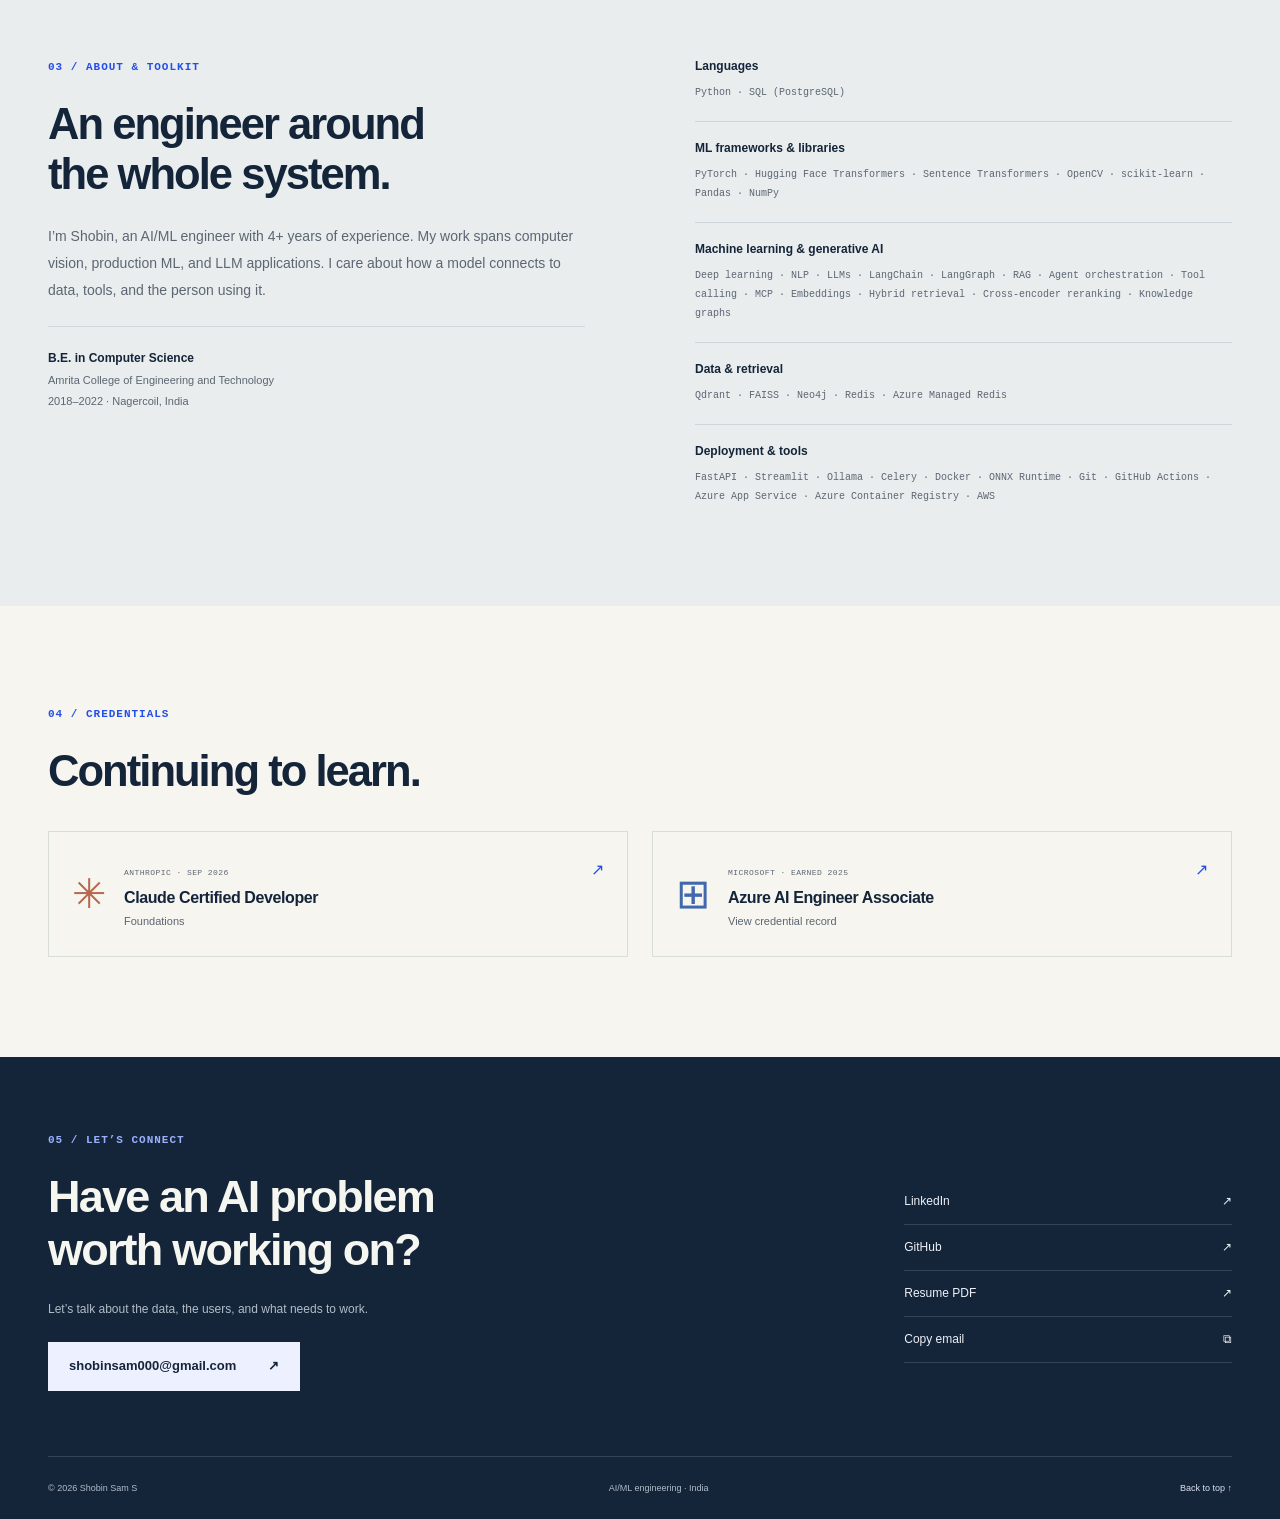
==== commit dc7cba49: "Add Harvest agricultural price intelligence case study" ====
--- a/index.html
+++ b/index.html
@@ -10,7 +10,7 @@
   <meta property="og:type" content="website">
   <title>Shobin Sam S — AI/ML Engineer</title>
   <link rel="icon" href="assets/favicon.svg" type="image/svg+xml">
-  <link rel="stylesheet" href="styles.css?v=20261113">
+  <link rel="stylesheet" href="styles.css?v=20261120">
   <script src="app.js" defer></script>
 </head>
 <body>
@@ -85,23 +85,51 @@
           </figure>
         </article>
 
+        <article class="featured-project harvest-project" id="harvest" aria-labelledby="harvest-title">
+          <div class="project-copy">
+            <div class="project-meta"><span>FEATURED PROJECT</span><span class="pill">Applied ML / Agriculture</span></div>
+            <h3 id="harvest-title">Harvest</h3>
+            <p class="project-subtitle">Track mandi prices. Test the forecast against the evidence.</p>
+            <p>An agricultural price intelligence platform built on published Indian market data. A daily AWS collector validates dated prices, preserves corrections in SQLite, and publishes a verified snapshot to private S3 for the local dashboard.</p>
+            <p>I evaluated forecasting methods on tomato, onion, and potato prices, and added evidence retrieval that filters reports by when they were first collected.</p>
+            <div class="tags" aria-label="Harvest technologies"><span>Python</span><span>SQLite FTS5</span><span>AWS Lambda</span><span>EventBridge</span><span>S3</span><span>GitHub Actions</span></div>
+            <div class="project-facts"><div><strong>37,782</strong><span>published price observations evaluated</span></div><div><strong>12,757</strong><span>matched forecast targets</span></div></div>
+            <a class="text-link" href="harvest.html">Read the case study</a>
+          </div>
+          <div class="harvest-results" aria-labelledby="harvest-results-title">
+            <p class="eyebrow">MEASURED RESULTS · JULY 2026 ARCHIVE</p>
+            <h4 id="harvest-results-title">Forecast errors by crop</h4>
+            <p>One-day forecast MAE in ₹ per quintal. Lower is better.</p>
+            <div class="harvest-table-wrap"><table class="harvest-table">
+              <thead><tr><th scope="col">Crop</th><th scope="col">Last price</th><th scope="col">7-day mean</th><th scope="col">Holt</th></tr></thead>
+              <tbody>
+                <tr><th scope="row">Tomato</th><td><strong>135.78</strong></td><td>180.54</td><td>150.84</td></tr>
+                <tr><th scope="row">Onion</th><td><strong>116.63</strong></td><td>124.47</td><td>119.45</td></tr>
+                <tr><th scope="row">Potato</th><td><strong>76.50</strong></td><td>86.16</td><td>81.08</td></tr>
+              </tbody>
+            </table></div>
+            <p class="harvest-result-note">Last-price persistence had the lowest error at both 1 and 7 days for all three crops. The evaluation covers a short historical window.</p>
+            <a class="text-link" href="harvest.html#evaluation">See the evaluation and source data</a>
+          </div>
+        </article>
+
         <article class="secondary-project">
           <div class="gesture-visual" aria-hidden="true"><div class="gesture-label mono">COMPUTER VISION → INTERACTION</div><svg viewBox="0 0 430 200" fill="none"><rect x="16" y="24" width="190" height="151" rx="14" stroke="currentColor" stroke-width="1" opacity=".25"/><path d="M36 55V43h13M172 43h14v13M186 143v13h-14M50 156H36v-13" stroke="currentColor" stroke-width="2"/><path d="M92 126 76 103 81 98 99 112 88 69 94 66 109 105 105 50 112 49 121 103 124 62 131 63 131 110 144 88 151 92 140 130 127 144 105 143Z" fill="currentColor" fill-opacity=".08" stroke="currentColor" stroke-width="2" stroke-linejoin="round"/><g fill="currentColor"><circle cx="105" cy="143" r="3"/><circle cx="99" cy="112" r="3"/><circle cx="109" cy="105" r="3"/><circle cx="121" cy="103" r="3"/><circle cx="131" cy="110" r="3"/><circle cx="140" cy="130" r="3"/></g><path d="M223 100h37m-8-7 8 7-8 7" stroke="currentColor" stroke-width="2"/><rect x="279" y="58" width="128" height="85" rx="12" fill="currentColor" fill-opacity=".06" stroke="currentColor" stroke-opacity=".25"/><text x="343" y="92" text-anchor="middle" font-size="11" fill="currentColor" font-family="monospace">GESTURE INPUT</text><text x="343" y="122" text-anchor="middle" font-size="22" fill="currentColor" font-family="monospace">+ − × ÷</text></svg><span class="visual-caption">Gesture-to-operation mapping · Illustration</span></div>
-          <div class="secondary-copy"><div class="project-meta"><span>03 — COMPUTER VISION</span></div><h3>Hand Gesture Calculator</h3><p>A real-time calculator controlled through hand signals. YOLO detects the gestures, mapping logic translates them into arithmetic operations, and Streamlit provides the interface.</p><div class="tags"><span>Python</span><span>YOLO</span><span>Streamlit</span><span>Computer Vision</span></div><a class="text-link" href="https://github.com/ShobinSamS/hand_gesture_calculator" target="_blank" rel="noopener noreferrer">View the code <span aria-hidden="true">↗</span></a></div>
+          <div class="secondary-copy"><div class="project-meta"><span>04 — COMPUTER VISION</span></div><h3>Hand Gesture Calculator</h3><p>A real-time calculator controlled through hand signals. YOLO detects the gestures, mapping logic translates them into arithmetic operations, and Streamlit provides the interface.</p><div class="tags"><span>Python</span><span>YOLO</span><span>Streamlit</span><span>Computer Vision</span></div><a class="text-link" href="https://github.com/ShobinSamS/hand_gesture_calculator" target="_blank" rel="noopener noreferrer">View the code <span aria-hidden="true">↗</span></a></div>
         </article>
 
         <section class="other-projects" id="other-projects" aria-labelledby="other-projects-title">
           <div class="other-projects-heading"><h3 id="other-projects-title">Other projects</h3><p>More experiments in document AI and tools for everyday use.</p></div>
           <div class="other-projects-grid">
             <article class="project-card">
-              <p class="project-meta">04 — DOCUMENT AI</p>
+              <p class="project-meta">05 — DOCUMENT AI</p>
               <h4>Document Question Answering System</h4>
               <p>Upload a PDF and ask questions through a Streamlit chat interface. Keyword-based chunk retrieval supplies context to Gemini or a local TinyLlama model, with cached PDF processing and conversation history.</p>
               <div class="tags" aria-label="Document question answering technologies"><span>Python</span><span>Streamlit</span><span>Gemini</span><span>TinyLlama</span><span>PyPDF2</span></div>
               <a class="text-link" href="https://github.com/ShobinSamS/Document-Question-Answering-System" target="_blank" rel="noopener noreferrer">View the repository <span aria-hidden="true">↗</span></a>
             </article>
             <article class="project-card">
-              <p class="project-meta">05 — WEB &amp; ANDROID</p>
+              <p class="project-meta">06 — WEB &amp; ANDROID</p>
               <h4>SolfaTonic</h4>
               <p>A Tonic Sol-fa notation editor for choirs. Write soprano, alto, tenor, and bass parts with lyrics, save scores offline, and export A4 sheets as PDF or PNG. Built with React and packaged for Android using Capacitor.</p>
               <div class="tags" aria-label="SolfaTonic technologies"><span>React</span><span>TypeScript</span><span>Capacitor</span><span>localforage</span><span>jsPDF</span></div>
--- a/styles.css
+++ b/styles.css
@@ -32,3 +32,45 @@
   .dataforge-project .project-image{padding-right:20px}
   .dataforge-project .project-facts{gap:20px}
 }
+
+.harvest-project{margin-top:32px}
+.harvest-project .project-copy>p:not(.project-subtitle){font-size:14px}
+.harvest-project .project-subtitle{font-size:16px}
+.harvest-project .project-facts{gap:24px;flex-wrap:wrap}
+.harvest-project .project-facts span{font-size:12px;max-width:160px}
+.harvest-results{padding:36px 32px;background:#e8eee6;display:flex;flex-direction:column;justify-content:center;min-width:0}
+.harvest-results .eyebrow{font-size:12px;line-height:1.6;color:#42604b}
+.harvest-results h4{font-size:27px;font-weight:600;letter-spacing:-.03em;line-height:1.25;margin:0 0 14px}
+.harvest-results>p:not(.eyebrow){font-size:14px;line-height:1.75;color:#46574b}
+.harvest-table-wrap{overflow-x:auto;max-width:100%}
+.harvest-table{width:100%;border-collapse:collapse;font-size:14px;text-align:left;margin:10px 0 20px;font-variant-numeric:tabular-nums}
+.harvest-table th,.harvest-table td{padding:14px 9px;border-bottom:1px solid #bccbbe;white-space:nowrap}
+.harvest-table th{font-weight:550}
+.harvest-table thead th{font-size:12px;color:#42604b}
+.harvest-table td{text-align:right}
+.harvest-table thead th:not(:first-child){text-align:right}
+.harvest-table strong{color:#245a36;font-weight:650}
+.harvest-results .text-link{align-self:flex-start;font-size:14px}
+.harvest-case{max-width:920px;padding-top:56px;padding-bottom:72px}
+.harvest-case h1{font-size:clamp(36px,6vw,62px);margin-top:22px;max-width:820px}
+.harvest-case .case-lead{font-size:19px;line-height:1.8;max-width:760px;color:var(--muted)}
+.harvest-case .case-section{padding:30px 0;border-top:1px solid var(--line);margin-top:30px}
+.harvest-case .case-section h2{font-size:29px;margin:0 0 20px}
+.harvest-case .case-section h3{font-size:20px;margin:26px 0 12px}
+.harvest-case p,.harvest-case li{font-size:16px;line-height:1.85;color:var(--muted)}
+.harvest-case .harvest-table{font-size:15px}
+.harvest-case .harvest-table thead th{font-size:14px}
+.harvest-case .harvest-table th,.harvest-case .harvest-table td{padding:14px 12px}
+.harvest-case .case-links{display:flex;gap:22px;flex-wrap:wrap}
+.harvest-case .text-link{font-size:14px}
+.harvest-case .case-date{font-size:14px}
+.harvest-case .case-architecture{padding:22px;background:var(--pale);color:var(--ink)}
+.harvest-case .case-section a:not(.text-link){color:var(--blue);text-decoration:underline;text-underline-offset:3px}
+@media(max-width:760px){
+  .harvest-project{margin-top:24px}
+  .harvest-results{padding:28px 20px}
+  .harvest-results h4{font-size:25px}
+  .harvest-table th,.harvest-table td{padding:13px 7px}
+  .harvest-case{padding-top:32px}
+  .harvest-case .case-lead{font-size:17px}
+}
